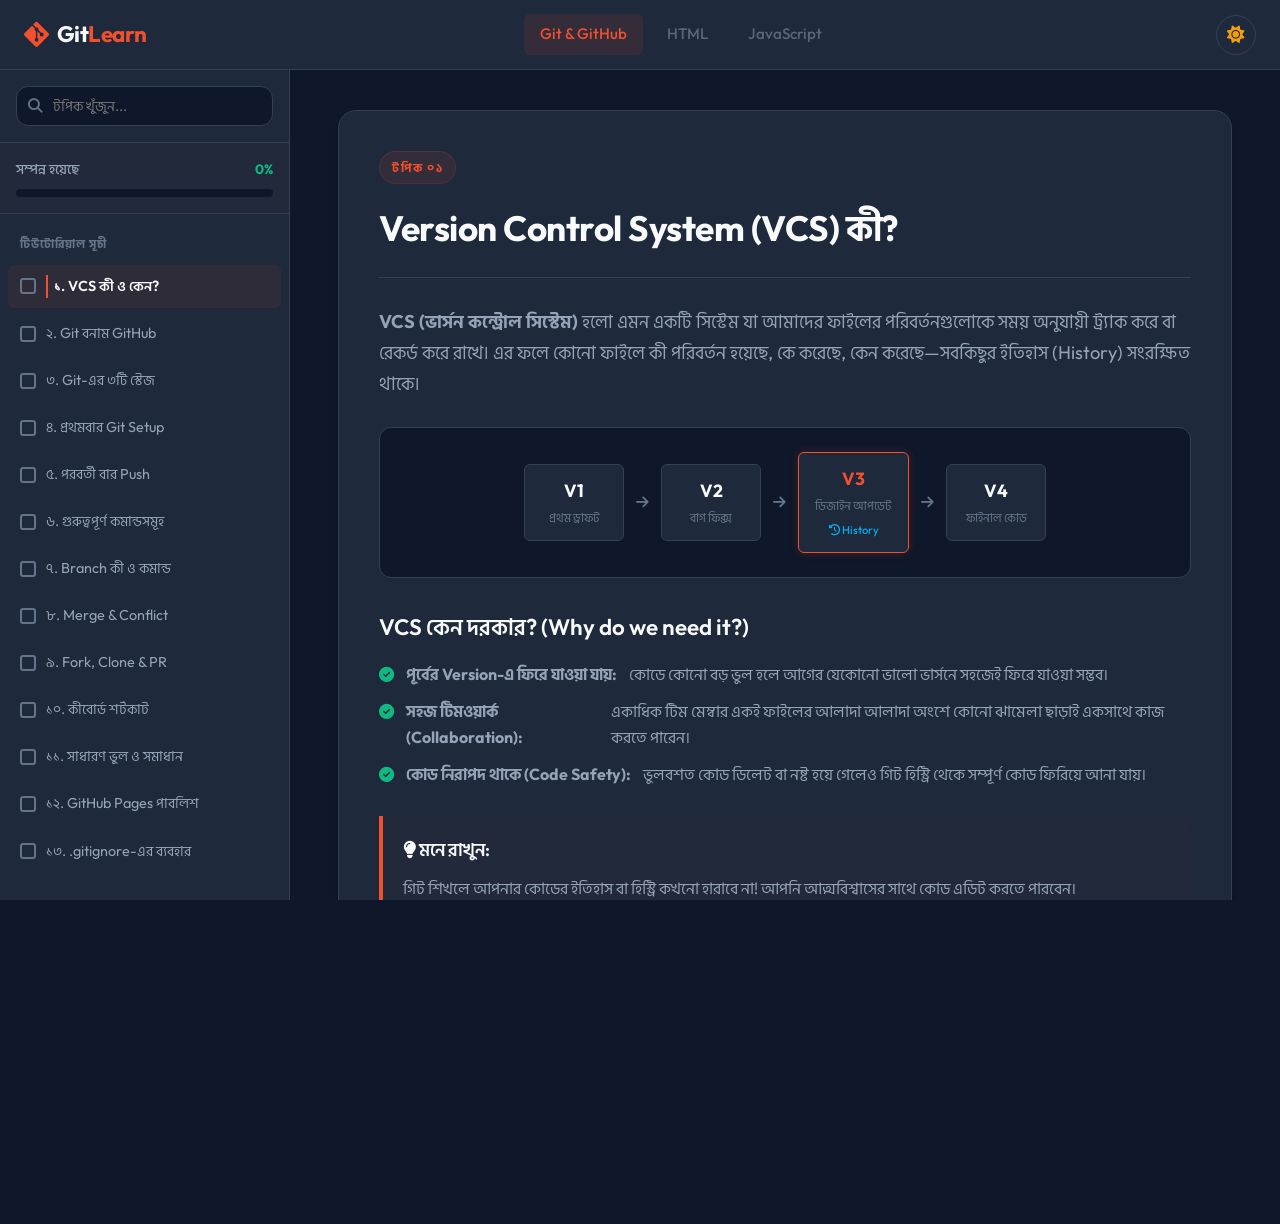
==== index.html @ 99654f53 "ck books v1" ====
<!DOCTYPE html>
<html lang="bn">
<head>
    <meta charset="UTF-8">
    <meta name="viewport" content="width=device-width, initial-scale=1.0">
    <title>Git & GitHub - শিখুন সহজে | GitLearn</title>
    <!-- Google Fonts -->
    <link rel="preconnect" href="https://fonts.googleapis.com">
    <link rel="preconnect" href="https://fonts.gstatic.com" crossorigin>
    <link href="https://fonts.googleapis.com/css2?family=Fira+Code:wght@400;500&family=Hind+Siliguri:wght@400;500;600;700&family=Outfit:wght@300;400;500;600;700&display=swap" rel="stylesheet">
    <!-- FontAwesome icons -->
    <link rel="stylesheet" href="https://cdnjs.cloudflare.com/ajax/libs/font-awesome/6.4.0/css/all.min.css">
    <!-- Custom CSS -->
    <link rel="stylesheet" href="style.css">
</head>
<body class="dark-mode">

    <!-- Header Section -->
    <header class="main-header">
        <div class="header-left">
            <button class="menu-toggle" id="menuToggleBtn" aria-label="Toggle Sidebar">
                <i class="fa-solid fa-bars"></i>
            </button>
            <div class="logo">
                <i class="fa-brands fa-git-alt logo-icon"></i>
                <span class="logo-text">Git<span>Learn</span></span>
            </div>
        </div>

        <nav class="header-nav">
            <a href="#vcs" class="nav-link active">Git & GitHub</a>
            <a href="#" class="nav-link disabled" onclick="alert('HTML & CSS modules are coming soon!')">HTML</a>
            <a href="#" class="nav-link disabled" onclick="alert('JavaScript modules are coming soon!')">JavaScript</a>
        </nav>

        <div class="header-right">
            <div class="theme-switch-wrapper">
                <button id="themeToggleBtn" class="theme-toggle-btn" title="Toggle Light/Dark Mode">
                    <i class="fa-solid fa-sun"></i>
                </button>
            </div>
        </div>
    </header>

    <!-- Main Workspace Layout -->
    <div class="app-container">

        <!-- Sidebar Navigation -->
        <aside class="sidebar" id="sidebar">
            <div class="sidebar-search">
                <div class="search-box">
                    <i class="fa-solid fa-magnifying-glass search-icon"></i>
                    <input type="text" id="topicSearch" placeholder="টপিক খুঁজুন...">
                </div>
            </div>

            <div class="progress-section">
                <div class="progress-info">
                    <span class="progress-label">সম্পন্ন হয়েছে</span>
                    <span class="progress-percent" id="progressPercent">0%</span>
                </div>
                <div class="progress-bar-container">
                    <div class="progress-bar" id="progressBar"></div>
                </div>
            </div>

            <nav class="sidebar-links" id="sidebarLinks">
                <div class="sidebar-group-title">টিউটোরিয়াল সূচী</div>
                
                <a href="#vcs" class="sidebar-link active" data-id="vcs">
                    <span class="link-checkbox-wrapper" onclick="toggleProgress(event, 'vcs')">
                        <input type="checkbox" id="chk-vcs" class="topic-chk">
                    </span>
                    <span class="link-text">১. VCS কী ও কেন?</span>
                </a>
                <a href="#git-vs-github" class="sidebar-link" data-id="git-vs-github">
                    <span class="link-checkbox-wrapper" onclick="toggleProgress(event, 'git-vs-github')">
                        <input type="checkbox" id="chk-git-vs-github" class="topic-chk">
                    </span>
                    <span class="link-text">২. Git বনাম GitHub</span>
                </a>
                <a href="#git-stages" class="sidebar-link" data-id="git-stages">
                    <span class="link-checkbox-wrapper" onclick="toggleProgress(event, 'git-stages')">
                        <input type="checkbox" id="chk-git-stages" class="topic-chk">
                    </span>
                    <span class="link-text">৩. Git-এর ৩টি স্টেজ</span>
                </a>
                <a href="#git-setup" class="sidebar-link" data-id="git-setup">
                    <span class="link-checkbox-wrapper" onclick="toggleProgress(event, 'git-setup')">
                        <input type="checkbox" id="chk-git-setup" class="topic-chk">
                    </span>
                    <span class="link-text">৪. প্রথমবার Git Setup</span>
                </a>
                <a href="#subsequent-push" class="sidebar-link" data-id="subsequent-push">
                    <span class="link-checkbox-wrapper" onclick="toggleProgress(event, 'subsequent-push')">
                        <input type="checkbox" id="chk-subsequent-push" class="topic-chk">
                    </span>
                    <span class="link-text">৫. পরবর্তী বার Push</span>
                </a>
                <a href="#important-commands" class="sidebar-link" data-id="important-commands">
                    <span class="link-checkbox-wrapper" onclick="toggleProgress(event, 'important-commands')">
                        <input type="checkbox" id="chk-important-commands" class="topic-chk">
                    </span>
                    <span class="link-text">৬. গুরুত্বপূর্ণ কমান্ডসমূহ</span>
                </a>
                <a href="#branches" class="sidebar-link" data-id="branches">
                    <span class="link-checkbox-wrapper" onclick="toggleProgress(event, 'branches')">
                        <input type="checkbox" id="chk-branches" class="topic-chk">
                    </span>
                    <span class="link-text">৭. Branch কী ও কমান্ড</span>
                </a>
                <a href="#merge-conflict" class="sidebar-link" data-id="merge-conflict">
                    <span class="link-checkbox-wrapper" onclick="toggleProgress(event, 'merge-conflict')">
                        <input type="checkbox" id="chk-merge-conflict" class="topic-chk">
                    </span>
                    <span class="link-text">৮. Merge & Conflict</span>
                </a>
                <a href="#fork-clone-pr" class="sidebar-link" data-id="fork-clone-pr">
                    <span class="link-checkbox-wrapper" onclick="toggleProgress(event, 'fork-clone-pr')">
                        <input type="checkbox" id="chk-fork-clone-pr" class="topic-chk">
                    </span>
                    <span class="link-text">৯. Fork, Clone & PR</span>
                </a>
                <a href="#keyboard-shortcuts" class="sidebar-link" data-id="keyboard-shortcuts">
                    <span class="link-checkbox-wrapper" onclick="toggleProgress(event, 'keyboard-shortcuts')">
                        <input type="checkbox" id="chk-keyboard-shortcuts" class="topic-chk">
                    </span>
                    <span class="link-text">১০. কীবোর্ড শর্টকাট</span>
                </a>
                <a href="#beginner-errors" class="sidebar-link" data-id="beginner-errors">
                    <span class="link-checkbox-wrapper" onclick="toggleProgress(event, 'beginner-errors')">
                        <input type="checkbox" id="chk-beginner-errors" class="topic-chk">
                    </span>
                    <span class="link-text">১১. সাধারণ ভুল ও সমাধান</span>
                </a>
                <a href="#github-pages" class="sidebar-link" data-id="github-pages">
                    <span class="link-checkbox-wrapper" onclick="toggleProgress(event, 'github-pages')">
                        <input type="checkbox" id="chk-github-pages" class="topic-chk">
                    </span>
                    <span class="link-text">১২. GitHub Pages পাবলিশ</span>
                </a>
                <a href="#gitignore" class="sidebar-link" data-id="gitignore">
                    <span class="link-checkbox-wrapper" onclick="toggleProgress(event, 'gitignore')">
                        <input type="checkbox" id="chk-gitignore" class="topic-chk">
                    </span>
                    <span class="link-text">১৩. .gitignore-এর ব্যবহার</span>
                </a>
            </nav>
        </aside>

        <!-- Sidebar Overlay for Mobile -->
        <div class="sidebar-overlay" id="sidebarOverlay"></div>

        <!-- Main Content Area -->
        <main class="content-area">
            
            <!-- SECTION 1: VCS -->
            <section id="sec-vcs" class="content-section active">
                <div class="content-card">
                    <div class="section-badge">টপিক ০১</div>
                    <h1>Version Control System (VCS) কী?</h1>
                    <div class="divider"></div>
                    
                    <p class="intro-text">
                        <strong>VCS (ভার্সন কন্ট্রোল সিস্টেম)</strong> হলো এমন একটি সিস্টেম যা আমাদের ফাইলের পরিবর্তনগুলোকে সময় অনুযায়ী ট্র‍্যাক করে বা রেকর্ড করে রাখে। এর ফলে কোনো ফাইলে কী পরিবর্তন হয়েছে, কে করেছে, কেন করেছে—সবকিছুর ইতিহাস (History) সংরক্ষিত থাকে।
                    </p>

                    <div class="illustration-container">
                        <div class="flow-diagram">
                            <div class="flow-node">
                                <span class="node-label">V1</span>
                                <span class="node-sub">প্রথম ড্রাফট</span>
                            </div>
                            <div class="flow-arrow"><i class="fa-solid fa-arrow-right"></i></div>
                            <div class="flow-node">
                                <span class="node-label">V2</span>
                                <span class="node-sub">বাগ ফিক্স</span>
                            </div>
                            <div class="flow-arrow"><i class="fa-solid fa-arrow-right"></i></div>
                            <div class="flow-node active">
                                <span class="node-label">V3</span>
                                <span class="node-sub">ডিজাইন আপডেট</span>
                                <span class="node-history"><i class="fa-solid fa-clock-rotate-left"></i> History</span>
                            </div>
                            <div class="flow-arrow"><i class="fa-solid fa-arrow-right"></i></div>
                            <div class="flow-node">
                                <span class="node-label">V4</span>
                                <span class="node-sub">ফাইনাল কোড</span>
                            </div>
                        </div>
                    </div>

                    <h3>VCS কেন দরকার? (Why do we need it?)</h3>
                    <ul class="styled-list">
                        <li>
                            <i class="fa-solid fa-circle-check list-icon"></i>
                            <strong>পূর্বের Version-এ ফিরে যাওয়া যায়:</strong> কোডে কোনো বড় ভুল হলে আগের যেকোনো ভালো ভার্সনে সহজেই ফিরে যাওয়া সম্ভব।
                        </li>
                        <li>
                            <i class="fa-solid fa-circle-check list-icon"></i>
                            <strong>সহজ টিমওয়ার্ক (Collaboration):</strong> একাধিক টিম মেম্বার একই ফাইলের আলাদা আলাদা অংশে কোনো ঝামেলা ছাড়াই একসাথে কাজ করতে পারেন।
                        </li>
                        <li>
                            <i class="fa-solid fa-circle-check list-icon"></i>
                            <strong>কোড নিরাপদ থাকে (Code Safety):</strong> ভুলবশত কোড ডিলেট বা নষ্ট হয়ে গেলেও গিট হিস্ট্রি থেকে সম্পূর্ণ কোড ফিরিয়ে আনা যায়।
                        </li>
                    </ul>

                    <div class="note-box tip">
                        <h4><i class="fa-solid fa-lightbulb"></i> মনে রাখুন:</h4>
                        <p>গিট শিখলে আপনার কোডের ইতিহাস বা হিস্ট্রি কখনো হারাবে না! আপনি আত্মবিশ্বাসের সাথে কোড এডিট করতে পারবেন।</p>
                    </div>
                </div>
            </section>

            <!-- SECTION 2: Git vs GitHub -->
            <section id="sec-git-vs-github" class="content-section">
                <div class="content-card">
                    <div class="section-badge">টপিক ০২</div>
                    <h1>Git বনাম GitHub</h1>
                    <div class="divider"></div>

                    <p class="intro-text">
                        অনেকেই গিট (Git) এবং গিটহাব (GitHub) কে একই জিনিস মনে করেন, কিন্তু তাদের মধ্যে স্পষ্ট পার্থক্য রয়েছে। সংক্ষেপে বলতে গেলে:
                    </p>
                    
                    <div class="vs-container">
                        <div class="vs-card git-card">
                            <div class="vs-header">
                                <i class="fa-brands fa-git-alt"></i>
                                <h2>Git (গিট)</h2>
                            </div>
                            <div class="vs-body">
                                <ul>
                                    <li> এটি একটি <strong>সফটওয়্যার (Software)</strong>।</li>
                                    <li> এটি লোকাল কম্পিউটারেই কাজ করে <strong>(Local System)</strong>।</li>
                                    <li> এটি ফাইল ট্র্যাকিং এবং ভার্সন কন্ট্রোল করে।</li>
                                    <li> ইন্টারনেট ছাড়াও সম্পূর্ণ <strong>অফলাইনে</strong> কাজ করা যায়।</li>
                                    <li> কোড আপনার নিজের কম্পিউটারে জমা থাকে।</li>
                                </ul>
                            </div>
                        </div>

                        <div class="vs-divider">VS</div>

                        <div class="vs-card github-card">
                            <div class="vs-header">
                                <i class="fa-brands fa-github"></i>
                                <h2>GitHub (গিটহাব)</h2>
                            </div>
                            <div class="vs-body">
                                <ul>
                                    <li> এটি একটি <strong>ওয়েব সার্ভিস (Web Service)</strong>।</li>
                                    <li> এটি একটি ক্লাউড বা ইন্টারনেট ভিত্তিক হোস্টিং সার্ভিস <strong>(Cloud)</strong>।</li>
                                    <li> এটি গিট রিপোজিটরিগুলো অনলাইনে হোস্ট করতে সাহায্য করে।</li>
                                    <li> এটি ব্যবহার করার জন্য <strong>ইন্টারনেট কানেকশন</strong> প্রয়োজন।</li>
                                    <li> কোড ইন্টারনেটে ক্লাউড স্টোরেজে জমা থাকে।</li>
                                </ul>
                            </div>
                        </div>
                    </div>

                    <div class="note-box info">
                        <h4><i class="fa-solid fa-circle-info"></i> গোল্ডেন রুল:</h4>
                        <p><strong>Git</strong> হলো আপনার লোকাল কাজের টুল, আর <strong>GitHub</strong> হলো আপনার করা কাজ অন্য সবার সাথে শেয়ার ও ব্যাকআপ রাখার ক্লাউড প্ল্যাটফর্ম।</p>
                    </div>
                </div>
            </section>

            <!-- SECTION 3: Git Stages -->
            <section id="sec-git-stages" class="content-section">
                <div class="content-card">
                    <div class="section-badge">টপিক ০৩</div>
                    <h1>Git-এর ৩টি স্টেজ (3 Stages of Git)</h1>
                    <div class="divider"></div>

                    <p class="intro-text">
                        গিটে আমাদের কাজ মূলত তিনটি প্রধান ধাপে বা স্টেজে সম্পন্ন হয়। এই ধাপগুলো বুঝতে পারলে গিটের পুরো প্রসেস বোঝা খুবই সহজ হয়ে যায়।
                    </p>

                    <div class="stages-visual">
                        <div class="stage-box working">
                            <div class="stage-num">১</div>
                            <h4>Working Directory</h4>
                            <p>যেখানে আমরা ফাইল তৈরি বা এডিট করি</p>
                        </div>
                        <div class="stage-arrow">
                            <span>git add</span>
                            <i class="fa-solid fa-arrow-right"></i>
                        </div>
                        <div class="stage-box staging">
                            <div class="stage-num">২</div>
                            <h4>Staging Area</h4>
                            <p>ফাইলগুলোকে কমিট করার জন্য প্রস্তুত করা (Index)</p>
                        </div>
                        <div class="stage-arrow">
                            <span>git commit</span>
                            <i class="fa-solid fa-arrow-right"></i>
                        </div>
                        <div class="stage-box repo">
                            <div class="stage-num">৩</div>
                            <h4>Git Repository</h4>
                            <p>ফাইলগুলো স্থায়ীভাবে কমিট ও সেভ হয়ে যায় (.git)</p>
                        </div>
                    </div>

                    <h3>সংক্ষেপে মনে রাখার টিপস:</h3>
                    <div class="steps-container">
                        <div class="step-item">
                            <div class="step-num-icon">1</div>
                            <div>
                                <strong>git add:</strong> ফাইলগুলোকে Working Directory থেকে Staging Area-তে পাঠায়।
                            </div>
                        </div>
                        <div class="step-item">
                            <div class="step-num-icon">2</div>
                            <div>
                                <strong>git commit:</strong> ফাইলগুলোকে Staging Area থেকে Local Repository-তে চিরস্থায়ীভাবে সেভ (snapshot) করে।
                            </div>
                        </div>
                        <div class="step-item">
                            <div class="step-num-icon">3</div>
                            <div>
                                <strong>git push:</strong> লোকাল রিপোজিটরি থেকে কোডগুলো ক্লাউডে বা GitHub-এ আপলোড করে দেয়।
                            </div>
                        </div>
                    </div>

                    <div class="note-box code-explain">
                        <h4><i class="fa-solid fa-diagram-project"></i> কাজের পুরো প্রবাহ (Workflow):</h4>
                        <p class="flow-string">Working Directory &rarr; Staging Area &rarr; Git Repository (.git) &rarr; GitHub (Remote)</p>
                    </div>
                </div>
            </section>

            <!-- SECTION 4: First Time Git Setup -->
            <section id="sec-git-setup" class="content-section">
                <div class="content-card">
                    <div class="section-badge">টপিক ০৪</div>
                    <h1>প্রথমবার GitHub-এ কোড পুশ (Setup Steps)</h1>
                    <div class="divider"></div>

                    <p class="intro-text">
                        প্রথমবার কোনো প্রজেক্ট তৈরি করে সেটি গিটহাবে আপলোড করার জন্য নিচের ৯টি সহজ ধাপ অনুসরণ করতে হয়।
                    </p>

                    <div class="setup-steps">
                        <div class="setup-step">
                            <span class="badge-num">১</span>
                            <div class="setup-desc">
                                <strong>প্রজেক্ট ফোল্ডার তৈরি করুন:</strong>
                                <p>আপনার কম্পিউটারে একটি নতুন ফোল্ডার তৈরি করুন।</p>
                                <div class="code-wrapper">
                                    <div class="code-header">
                                        <span>Terminal</span>
                                        <button class="copy-btn" onclick="copyCode(this)"><i class="fa-regular fa-copy"></i> Copy</button>
                                    </div>
                                    <pre><code>mkdir my-project</code></pre>
                                </div>
                            </div>
                        </div>

                        <div class="setup-step">
                            <span class="badge-num">২</span>
                            <div class="setup-desc">
                                <strong>VS Code দিয়ে ফোল্ডারটি ওপেন করুন:</strong>
                                <p>তৈরি করা ফোল্ডারটি আপনার কোড এডিটরে ওপেন করুন।</p>
                            </div>
                        </div>

                        <div class="setup-step">
                            <span class="badge-num">৩</span>
                            <div class="setup-desc">
                                <strong>গিট ইনিশিয়েট (Git Init) করুন:</strong>
                                <p>প্রজেক্টে গিট চালু করার জন্য নিচের কমান্ডটি রান করুন। এর ফলে ফোল্ডারে একটি ইনভিজিবল <code>.git</code> ফোল্ডার তৈরি হবে।</p>
                                <div class="code-wrapper">
                                    <div class="code-header">
                                        <span>Terminal</span>
                                        <button class="copy-btn" onclick="copyCode(this)"><i class="fa-regular fa-copy"></i> Copy</button>
                                    </div>
                                    <pre><code>git init</code></pre>
                                </div>
                            </div>
                        </div>

                        <div class="setup-step">
                            <span class="badge-num">৪</span>
                            <div class="setup-desc">
                                <strong>ফাইলসমূহ Staging-এ যুক্ত করুন:</strong>
                                <p>ফোল্ডারের সব ফাইল ট্র্যাকিং তালিকায় যুক্ত করতে <code>.</code> (ডট) ব্যবহার করে কমান্ডটি লিখুন।</p>
                                <div class="code-wrapper">
                                    <div class="code-header">
                                        <span>Terminal</span>
                                        <button class="copy-btn" onclick="copyCode(this)"><i class="fa-regular fa-copy"></i> Copy</button>
                                    </div>
                                    <pre><code>git add .</code></pre>
                                </div>
                            </div>
                        </div>

                        <div class="setup-step">
                            <span class="badge-num">৫</span>
                            <div class="setup-desc">
                                <strong>প্রথম কমিট (Commit) করুন:</strong>
                                <p>সব ফাইল লোকাল রিপোজিটরিতে সেভ করার জন্য একটি অর্থবহ মেসেজ দিয়ে কমিট করুন।</p>
                                <div class="code-wrapper">
                                    <div class="code-header">
                                        <span>Terminal</span>
                                        <button class="copy-btn" onclick="copyCode(this)"><i class="fa-regular fa-copy"></i> Copy</button>
                                    </div>
                                    <pre><code>git commit -m "first commit"</code></pre>
                                </div>
                            </div>
                        </div>

                        <div class="setup-step">
                            <span class="badge-num">৬</span>
                            <div class="setup-desc">
                                <strong>ডিফল্ট ব্রাঞ্চ 'main' নির্ধারণ করুন:</strong>
                                <p>আপনার ডিফল্ট কাজের ব্রাঞ্চের নাম <code>main</code> সেট করুন।</p>
                                <div class="code-wrapper">
                                    <div class="code-header">
                                        <span>Terminal</span>
                                        <button class="copy-btn" onclick="copyCode(this)"><i class="fa-regular fa-copy"></i> Copy</button>
                                    </div>
                                    <pre><code>git branch -M main</code></pre>
                                </div>
                            </div>
                        </div>

                        <div class="setup-step">
                            <span class="badge-num">৭</span>
                            <div class="setup-desc">
                                <strong>GitHub-এ একটি রিপোজিটরি তৈরি করে URL কপি করুন:</strong>
                                <p>গিটহাব অ্যাকাউন্টে গিয়ে একটি নতুন Repository তৈরি করুন এবং তার HTTPS বা SSH লিঙ্কটি কপি করে আনুন।</p>
                            </div>
                        </div>

                        <div class="setup-step">
                            <span class="badge-num">৮</span>
                            <div class="setup-desc">
                                <strong>রিমোট অরিজিন (Remote Origin) সেট করুন:</strong>
                                <p>কপি করা গিটহাব লিঙ্কটি আপনার লোকাল প্রোজেক্টের সাথে যুক্ত করার জন্য নিচের কমান্ডটি দিন।</p>
                                <div class="code-wrapper">
                                    <div class="code-header">
                                        <span>Terminal</span>
                                        <button class="copy-btn" onclick="copyCode(this)"><i class="fa-regular fa-copy"></i> Copy</button>
                                    </div>
                                    <pre><code>git remote add origin https://github.com/username/repo-name.git</code></pre>
                                </div>
                            </div>
                        </div>

                        <div class="setup-step">
                            <span class="badge-num">৯</span>
                            <div class="setup-desc">
                                <strong>কোড পুশ (Push) করুন:</strong>
                                <p>লোকাল প্রজেক্টের সব কোড গিটহাবে পাঠানোর জন্য নিচের কমান্ডটি রান করুন।</p>
                                <div class="code-wrapper">
                                    <div class="code-header">
                                        <span>Terminal</span>
                                        <button class="copy-btn" onclick="copyCode(this)"><i class="fa-regular fa-copy"></i> Copy</button>
                                    </div>
                                    <pre><code>git push -u origin main</code></pre>
                                </div>
                            </div>
                        </div>
                    </div>
                </div>
            </section>

            <!-- SECTION 5: Subsequent Push -->
            <section id="sec-subsequent-push" class="content-section">
                <div class="content-card">
                    <div class="section-badge">টপিক ০৫</div>
                    <h1>পরবর্তী সময়ে পরিবর্তন পুশ করার নিয়ম</h1>
                    <div class="divider"></div>

                    <p class="intro-text">
                        একবার প্রজেক্টের সাথে GitHub কানেক্ট হয়ে গেলে, পরবর্তীতে ফাইলে নতুন কোনো কোড পরিবর্তন বা সংযোজন করার পর গিটহাবে পুশ করার প্রসেসটি অত্যন্ত সংক্ষিপ্ত। তখন আর বার বার ইনিশিয়ালাইজ বা রিমোট লিঙ্ক যোগ করতে হয় না।
                    </p>

                    <h3>মাত্র ৩টি সহজ কমান্ড:</h3>
                    
                    <div class="shortcut-steps">
                        <div class="card-step">
                            <span class="step-indicator">কমান্ড ১</span>
                            <h4>পরিবর্তনগুলো যুক্ত করুন</h4>
                            <p>সব নতুন বা পরিবর্তিত ফাইল স্টেজিং এরিয়াতে যোগ করার কমান্ড:</p>
                            <div class="code-wrapper">
                                <div class="code-header">
                                        <span>Terminal</span>
                                    <button class="copy-btn" onclick="copyCode(this)"><i class="fa-regular fa-copy"></i> Copy</button>
                                </div>
                                <pre><code>git add .</code></pre>
                            </div>
                        </div>

                        <div class="card-step">
                            <span class="step-indicator">কমান্ড ২</span>
                            <h4>কমিট করুন</h4>
                            <p>পরিবর্তনের একটি ছোট বিবরণ দিয়ে স্ন্যাপশট সেভ করার কমান্ড:</p>
                            <div class="code-wrapper">
                                <div class="code-header">
                                        <span>Terminal</span>
                                    <button class="copy-btn" onclick="copyCode(this)"><i class="fa-regular fa-copy"></i> Copy</button>
                                </div>
                                <pre><code>git commit -m "update message"</code></pre>
                            </div>
                        </div>

                        <div class="card-step">
                            <span class="step-indicator">কমান্ড ৩</span>
                            <h4>সরাসরি পুশ করুন</h4>
                            <p>নতুন কমিটগুলো সরাসরি রিমোট রিপোজিটরিতে পাঠিয়ে দেয়ার কমান্ড:</p>
                            <div class="code-wrapper">
                                <div class="code-header">
                                        <span>Terminal</span>
                                    <button class="copy-btn" onclick="copyCode(this)"><i class="fa-regular fa-copy"></i> Copy</button>
                                </div>
                                <pre><code>git push</code></pre>
                            </div>
                        </div>
                    </div>

                    <div class="note-box success">
                        <h4><i class="fa-solid fa-circle-check"></i> কাজ শেষ!</h4>
                        <p>এই ৩টি কমান্ড রান করার সাথে সাথেই আপনার পরিবর্তিত কোড গিটহাবে নিরাপদে আপডেট হয়ে যাবে।</p>
                    </div>
                </div>
            </section>

            <!-- SECTION 6: Important Commands -->
            <section id="sec-important-commands" class="content-section">
                <div class="content-card">
                    <div class="section-badge">টপিক ০৬</div>
                    <h1>গুরুত্বপূর্ণ কমান্ডসমূহ (Git Commands Cheat Sheet)</h1>
                    <div class="divider"></div>

                    <p class="intro-text">
                        নিচে দৈনন্দিন কাজে সবচেয়ে বেশি ব্যবহৃত গিট কমান্ডগুলোর একটি তালিকা দেওয়া হলো। এই কমান্ডগুলো ভালোভাবে অনুশীলন করলে কাজ অনেক সহজ হয়ে যাবে।
                    </p>

                    <div class="table-responsive">
                        <table class="cheat-table">
                            <thead>
                                <tr>
                                    <th>কমান্ড (Command)</th>
                                    <th>ব্যবহার (Usage)</th>
                                    <th>উদাহরণ (Example)</th>
                                </tr>
                            </thead>
                            <tbody>
                                <tr>
                                    <td><code class="cmd-code">git init</code></td>
                                    <td>নতুন লোকাল রিপোজিটরি শুরু করতে</td>
                                    <td><code class="ex-code">git init</code></td>
                                </tr>
                                <tr>
                                    <td><code class="cmd-code">git status</code></td>
                                    <td>ফাইলের বর্তমান অবস্থা (Tracked/Untracked) দেখতে</td>
                                    <td><code class="ex-code">git status</code></td>
                                </tr>
                                <tr>
                                    <td><code class="cmd-code">git add .</code></td>
                                    <td>সব পরিবর্তন Staging Area-তে যোগ করতে</td>
                                    <td><code class="ex-code">git add .</code></td>
                                </tr>
                                <tr>
                                    <td><code class="cmd-code">git add &lt;file&gt;</code></td>
                                    <td>নির্দিষ্ট কোনো ফাইল Staging-এ যোগ করতে</td>
                                    <td><code class="ex-code">git add index.html</code></td>
                                </tr>
                                <tr>
                                    <td><code class="cmd-code">git commit -m "msg"</code></td>
                                    <td>স্টেজড ফাইলগুলো রিপোজিটরিতে চিরতরে সেভ করতে</td>
                                    <td><code class="ex-code">git commit -m "feat: navbar"</code></td>
                                </tr>
                                <tr>
                                    <td><code class="cmd-code">git log</code></td>
                                    <td>কমিটের ইতিহাস বা পূর্বের কাজের লিস্ট দেখতে</td>
                                    <td><code class="ex-code">git log</code></td>
                                </tr>
                                <tr>
                                    <td><code class="cmd-code">git diff</code></td>
                                    <td>ফাইলে কী কী পরিবর্তন করা হয়েছে তা তুলনা করতে</td>
                                    <td><code class="ex-code">git diff</code></td>
                                </tr>
                                <tr>
                                    <td><code class="cmd-code">git branch</code></td>
                                    <td>প্রজেক্টের সকল ব্রাঞ্চের নাম দেখতে</td>
                                    <td><code class="ex-code">git branch</code></td>
                                </tr>
                                <tr>
                                    <td><code class="cmd-code">git branch &lt;name&gt;</code></td>
                                    <td>নতুন কোনো ব্রাঞ্চ তৈরি করতে</td>
                                    <td><code class="ex-code">git branch feature-login</code></td>
                                </tr>
                                <tr>
                                    <td><code class="cmd-code">git switch &lt;branch&gt;</code></td>
                                    <td>একটি ব্রাঞ্চ থেকে অন্য ব্রাঞ্চে পরিবর্তন করতে</td>
                                    <td><code class="ex-code">git switch feature-login</code></td>
                                </tr>
                                <tr>
                                    <td><code class="cmd-code">git merge &lt;branch&gt;</code></td>
                                    <td>অন্য কোনো ব্রাঞ্চকে বর্তমান ব্রাঞ্চের সাথে যুক্ত করতে</td>
                                    <td><code class="ex-code">git merge feature-login</code></td>
                                </tr>
                                <tr>
                                    <td><code class="cmd-code">git remote -v</code></td>
                                    <td>যুক্ত রিমোট রিপোজিটরির লিস্ট দেখতে</td>
                                    <td><code class="ex-code">git remote -v</code></td>
                                </tr>
                                <tr>
                                    <td><code class="cmd-code">git push -u origin main</code></td>
                                    <td>প্রথমবার রিমোটে কোড আপলোড এবং ট্র্যাকিং সেট করতে</td>
                                    <td><code class="ex-code">git push -u origin main</code></td>
                                </tr>
                                <tr>
                                    <td><code class="cmd-code">git pull</code></td>
                                    <td>গিটহাব থেকে লেটেস্ট কোড লোকাল প্রজেক্টে টেনে আনতে</td>
                                    <td><code class="ex-code">git pull</code></td>
                                </tr>
                                <tr>
                                    <td><code class="cmd-code">git clone &lt;url&gt;</code></td>
                                    <td>অনলাইনের কোনো প্রজেক্ট নিজের কম্পিউটারে ডাউনলোড করতে</td>
                                    <td><code class="ex-code">git clone https://github.com/...</code></td>
                                </tr>
                            </tbody>
                        </table>
                    </div>

                    <div class="note-box tip">
                        <h4><i class="fa-solid fa-lightbulb"></i> কাজের টিপস:</h4>
                        <p>প্রতিবার কাজ করার শুরুতে এবং মাঝে মাঝে <code>git status</code> দিয়ে দেখে নিন ফাইলের বর্তমান অবস্থা কী। এতে ভুল এড়ানো সহজ হয়!</p>
                    </div>
                </div>
            </section>

            <!-- SECTION 7: Branches -->
            <section id="sec-branches" class="content-section">
                <div class="content-card">
                    <div class="section-badge">টপিক ০৭</div>
                    <h1>Branch (ব্রাঞ্চ) কী ও প্রয়োজনীয় কমান্ডসমূহ</h1>
                    <div class="divider"></div>

                    <p class="intro-text">
                        <strong>Branch (ব্রাঞ্চ)</strong> মানে হলো আলাদা একটি কাজের লাইন! প্রজেক্টের মূল কোড (main বা master branch) নষ্ট না করে স্বাধীনভাবে কোনো নতুন ফিচার বা আইডিয়া নিয়ে কাজ করার সুবিধাকে ব্রাঞ্চিং বলা হয়।
                    </p>

                    <div class="illustration-container">
                        <div class="branch-diagram">
                            <div class="branch-line main-line">
                                <span class="branch-title">main branch</span>
                                <div class="branch-dots">
                                    <span class="dot" title="Commit 1"></span>
                                    <span class="dot" title="Commit 2"></span>
                                    <span class="dot" title="Commit 3"></span>
                                </div>
                            </div>
                            
                            <div class="branch-line feature-line">
                                <span class="branch-title">feature-1 branch</span>
                                <div class="branch-dots">
                                    <span class="dot" title="Feature Commit 1"></span>
                                    <span class="dot" title="Feature Commit 2"></span>
                                </div>
                            </div>
                        </div>
                    </div>

                    <h3>ব্রাঞ্চিং-এর দরকার কেন?</h3>
                    <ul class="styled-list">
                        <li>আপনি যখন নতুন কোনো ফিচার তৈরি করছেন, তখন প্রজেক্টের মেইন কোড সচল থাকে।</li>
                        <li>একই প্রজেক্টে একাধিক ডেভেলপার আলাদা আলাদা ব্রাঞ্চ তৈরি করে একে অপরের কাজে ইন্টারফেয়ার না করে কাজ করতে পারেন।</li>
                    </ul>

                    <h3>গুরুত্বপূর্ণ কমান্ডসমূহ:</h3>
                    
                    <div class="code-desc-pair">
                        <p><strong>১. নতুন ব্রাঞ্চ তৈরি করা:</strong></p>
                        <div class="code-wrapper">
                            <div class="code-header">
                                        <span>Terminal</span>
                                <button class="copy-btn" onclick="copyCode(this)"><i class="fa-regular fa-copy"></i> Copy</button>
                            </div>
                            <pre><code>git branch &lt;branch-name&gt;</code></pre>
                        </div>
                    </div>

                    <div class="code-desc-pair">
                        <p><strong>২. ব্রাঞ্চে মুভ বা পরিবর্তন করা:</strong></p>
                        <div class="code-wrapper">
                            <div class="code-header">
                                        <span>Terminal</span>
                                <button class="copy-btn" onclick="copyCode(this)"><i class="fa-regular fa-copy"></i> Copy</button>
                            </div>
                            <pre><code>git switch &lt;branch-name&gt;  # অথবা git checkout &lt;branch-name&gt;</code></pre>
                        </div>
                    </div>

                    <div class="code-desc-pair">
                        <p><strong>৩. সকল ব্রাঞ্চের তালিকা দেখা:</strong></p>
                        <div class="code-wrapper">
                            <div class="code-header">
                                        <span>Terminal</span>
                                <button class="copy-btn" onclick="copyCode(this)"><i class="fa-regular fa-copy"></i> Copy</button>
                            </div>
                            <pre><code>git branch</code></pre>
                        </div>
                    </div>

                    <div class="code-desc-pair">
                        <p><strong>৪. অন্য ব্রাঞ্চকে নিজের ব্রাঞ্চের সাথে মার্জ বা যুক্ত করা:</strong></p>
                        <div class="code-wrapper">
                            <div class="code-header">
                                        <span>Terminal</span>
                                <button class="copy-btn" onclick="copyCode(this)"><i class="fa-regular fa-copy"></i> Copy</button>
                            </div>
                            <pre><code>git merge &lt;branch-name&gt;</code></pre>
                        </div>
                    </div>
                </div>
            </section>

            <!-- SECTION 8: Merge & Conflict -->
            <section id="sec-merge-conflict" class="content-section">
                <div class="content-card">
                    <div class="section-badge">টপিক ০৮</div>
                    <h1>Merge & Conflict (মার্জ ও কনফ্লিক্ট)</h1>
                    <div class="divider"></div>

                    <p class="intro-text">
                        কোড মার্জিং চমৎকার হলেও মাঝে মাঝে গিটের কাজে কনফ্লিক্ট দেখা দেয়। এটি ডেভেলপমেন্টের একটি অত্যন্ত স্বাভাবিক অংশ।
                    </p>

                    <h3>কনফ্লিক্ট কখন হয়?</h3>
                    <p>
                        যখন দুইজন প্রোগ্রামার একই ফাইলের <strong>একই লাইনে</strong> আলাদা আলাদা কোড পরিবর্তন করেন, অথবা একজন একটি ফাইল ডিলেট করে দেন আর অন্যজন ওই ফাইলটি এডিট করেন, তখন গিট নিজে থেকে সিদ্ধান্ত নিতে পারে না যে কার কোডটি রাখা হবে। গিট তখন মার্জিং থামিয়ে দেয় এবং একটি <strong>Conflict</strong> তৈরি করে।
                    </p>

                    <div class="conflict-visual">
                        <div class="conflict-marker header-marker">&lt;&lt;&lt;&lt;&lt;&lt;&lt; HEAD (Current Change)</div>
                        <div class="conflict-content current">const apiURL = "https://api.mylocalhost.dev";</div>
                        <div class="conflict-marker divider-marker">=======</div>
                        <div class="conflict-content incoming">const apiURL = "https://api.productionserver.com";</div>
                        <div class="conflict-marker footer-marker">&gt;&gt;&gt;&gt;&gt;&gt;&gt; feature-api (Incoming Change)</div>
                    </div>

                    <h3>কনফ্লিক্ট সমাধানের উপায়:</h3>
                    <ol class="styled-list-ol">
                        <li>VS Code বা এডিটরে ফাইলটি ওপেন করলে উপরের ছবির মতো অপশন দেখতে পাবেন।</li>
                        <li>সেখানে ৩টি অপশন থাকে:
                            <ul>
                                <li><strong>Accept Current Change:</strong> নিজের ব্রাঞ্চের কোডটি রাখতে।</li>
                                <li><strong>Accept Incoming Change:</strong> অন্য ব্রাঞ্চ থেকে আসা নতুন কোডটি রাখতে।</li>
                                <li><strong>Accept Both Changes:</strong> দুটি কোডই একসাথে রাখতে।</li>
                            </ul>
                        </li>
                        <li>পছন্দমতো অপশন ক্লিক করে ফাইলটি সেভ করুন।</li>
                        <li>তারপর আবার স্বাভাবিকভাবে ফাইলটি স্টেজিং ও কমিট করুন:
                            <div class="code-wrapper">
                                <div class="code-header">
                                        <span>Terminal</span>
                                    <button class="copy-btn" onclick="copyCode(this)"><i class="fa-regular fa-copy"></i> Copy</button>
                                </div>
                                <pre><code>git add .
git commit -m "Resolved merge conflict"</code></pre>
                            </div>
                        </li>
                    </ol>
                </div>
            </section>

            <!-- SECTION 9: Fork, Clone, PR -->
            <section id="sec-fork-clone-pr" class="content-section">
                <div class="content-card">
                    <div class="section-badge">টপিক ০৯</div>
                    <h1>Fork, Clone এবং Pull Request</h1>
                    <div class="divider"></div>

                    <p class="intro-text">
                        ওপেন সোর্স প্রজেক্টে বা কোনো টিমের সাথে কাজ করার ক্ষেত্রে এই তিনটি শব্দ বা ধারণা বহুল ব্যবহূত হয়।
                    </p>

                    <div class="collaboration-grid">
                        <div class="collab-item">
                            <div class="collab-icon"><i class="fa-solid fa-code-fork"></i></div>
                            <h3>Fork (ফোর্ক)</h3>
                            <p>অন্য কোনো ডেভেলপারের গিটহাব রিপোজিটরি সম্পূর্ণ কপি করে আপনার নিজের গিটহাব অ্যাকাউন্টে একটি কপি তৈরি করা। এটি সম্পূর্ণ অনলাইন প্রসেস।</p>
                        </div>
                        <div class="collab-item">
                            <div class="collab-icon"><i class="fa-solid fa-download"></i></div>
                            <h3>Clone (ক্লোন)</h3>
                            <p>গিটহাবের কোনো অনলাইন রিপোজিটরিকে আপনার কম্পিউটারে (লোকালে) ডাউনলোড বা নিয়ে আসা। এর ফলে লোকাল কম্পিউটারে কাজ করা যায়।</p>
                            <div class="code-wrapper mini-code">
                                <pre><code>git clone &lt;repo-url&gt;</code></pre>
                            </div>
                        </div>
                        <div class="collab-item">
                            <div class="collab-icon"><i class="fa-solid fa-code-pull-request"></i></div>
                            <h3>Pull Request (PR)</h3>
                            <p>ফোর্ক বা ক্লোন করা প্রজেক্টে আপনি কোনো কাজ শেষ করার পর, মূল রিপোজিটরির ওনার বা মেইন্টেইনারের কাছে আপনার করা কোডগুলো উনার মূল প্রজেক্টে যুক্ত (Merge) করার জন্য রিকোয়েস্ট পাঠানো।</p>
                        </div>
                    </div>

                    <div class="illustration-container">
                        <div class="collab-flow">
                            <div class="flow-box">Original Repo (GitHub)</div>
                            <div class="flow-arrow-dir"><i class="fa-solid fa-arrow-right"></i> <span>Fork</span></div>
                            <div class="flow-box">Your Repo (GitHub)</div>
                            <div class="flow-arrow-dir"><i class="fa-solid fa-arrow-right"></i> <span>Clone</span></div>
                            <div class="flow-box">Your Computer</div>
                        </div>
                        <div class="collab-flow-back">
                            <div class="flow-box-light">Your Computer (Push)</div>
                            <div class="flow-arrow-dir-back"><i class="fa-solid fa-arrow-right"></i> <span>Pull Request (PR)</span></div>
                            <div class="flow-box-light">Original Repo (GitHub)</div>
                        </div>
                    </div>
                </div>
            </section>

            <!-- SECTION 10: Keyboard Shortcuts -->
            <section id="sec-keyboard-shortcuts" class="content-section">
                <div class="content-card">
                    <div class="section-badge">টপিক ১০</div>
                    <h1>কীবোর্ড শর্টকাট (VS Code Terminal + Git)</h1>
                    <div class="divider"></div>

                    <p class="intro-text">
                        মাউস ছাড়াই কিবোর্ড দিয়ে দ্রুত কমান্ড রান করতে এবং টার্মিনাল ম্যানেজ করতে এই শর্টকাটগুলো সাহায্য করবে।
                    </p>

                    <div class="table-responsive">
                        <table class="shortcut-table">
                            <thead>
                                <tr>
                                    <th>কাজ (Action)</th>
                                    <th>শর্টকাট - Windows / Linux</th>
                                    <th>শর্টকাট - macOS</th>
                                </tr>
                            </thead>
                            <tbody>
                                <tr>
                                    <td><strong>টার্মিনাল ওপেন/হাইড করতে</strong></td>
                                    <td><kbd>Ctrl</kbd> + <kbd>`</kbd></td>
                                    <td><kbd>Ctrl</kbd> + <kbd>`</kbd></td>
                                </tr>
                                <tr>
                                    <td><strong>নতুন টার্মিনাল উইন্ডো খুলতে</strong></td>
                                    <td><kbd>Ctrl</kbd> + <kbd>Shift</kbd> + <kbd>`</kbd></td>
                                    <td><kbd>Cmd</kbd> + <kbd>Shift</kbd> + <kbd>`</kbd></td>
                                </tr>
                                <tr>
                                    <td><strong>টার্মিনাল স্ক্রিন ক্লিয়ার করতে</strong></td>
                                    <td>টাইপ করুন: <code class="short-code">cls</code> অথবা <kbd>Ctrl</kbd> + <kbd>L</kbd></td>
                                    <td>টাইপ করুন: <code class="short-code">clear</code> অথবা <kbd>Cmd</kbd> + <kbd>K</kbd></td>
                                </tr>
                                <tr>
                                    <td><strong>পূর্বের কমান্ড পুনরায় টাইপ করতে</strong></td>
                                    <td><kbd>&uarr;</kbd> (Up Arrow)</td>
                                    <td><kbd>&uarr;</kbd> (Up Arrow)</td>
                                </tr>
                                <tr>
                                    <td><strong>কমান্ডের সাজেস্ট করা অটো-কমপ্লিট করতে</strong></td>
                                    <td><kbd>Tab</kbd></td>
                                    <td><kbd>Tab</kbd></td>
                                </tr>
                                <tr>
                                    <td><strong>চলতি কোনো কমান্ড বা প্রসেস বাতিল করতে</strong></td>
                                    <td><kbd>Ctrl</kbd> + <kbd>C</kbd></td>
                                    <td><kbd>Ctrl</kbd> + <kbd>C</kbd></td>
                                </tr>
                            </tbody>
                        </table>
                    </div>
                </div>
            </section>

            <!-- SECTION 11: Beginner Errors -->
            <section id="sec-beginner-errors" class="content-section">
                <div class="content-card">
                    <div class="section-badge">টপিক ১১</div>
                    <h1>সাধারণ কিছু ভুল ও সমাধান (Common Errors)</h1>
                    <div class="divider"></div>

                    <p class="intro-text">
                        গিট ব্যবহার শুরু করার পর নতুনদের সাধারণ কিছু ভুল বা এরর দেখা দেয়। নিচে প্রধান কয়েকটি সমস্যা ও তাদের সহজ সমাধান দেওয়া হলো:
                    </p>

                    <div class="error-accordion">
                        <div class="error-item">
                            <div class="error-header">
                                <span class="error-msg"><i class="fa-solid fa-triangle-exclamation"></i> fatal: not a git repository</span>
                                <i class="fa-solid fa-chevron-down fold-icon"></i>
                            </div>
                            <div class="error-body">
                                <p><strong>কারণ:</strong> ফোল্ডারটি গিট দ্বারা ট্র্যাকিং করা হচ্ছে না অথবা আপনি ভুল ফোল্ডারে আছেন।</p>
                                <p><strong>সমাধান:</strong> কমান্ডটি রান করুন গিট ইনিশিয়ালাইজ করতে:</p>
                                <pre><code>git init</code></pre>
                            </div>
                        </div>

                        <div class="error-item">
                            <div class="error-header">
                                <span class="error-msg"><i class="fa-solid fa-triangle-exclamation"></i> fatal: failed to push some refs</span>
                                <i class="fa-solid fa-chevron-down fold-icon"></i>
                            </div>
                            <div class="error-body">
                                <p><strong>কারণ:</strong> রিমোট সার্ভারে (GitHub) নতুন কোনো আপডেট আছে যা আপনার লোকাল কম্পিউটারে নেই।</p>
                                <p><strong>সমাধান:</strong> আগে রিমোটের পরিবর্তনগুলো টেনে আনুন (Pull), তারপর পুশ করুন:</p>
                                <pre><code>git pull
# তারপর
git push</code></pre>
                            </div>
                        </div>

                        <div class="error-item">
                            <div class="error-header">
                                <span class="error-msg"><i class="fa-solid fa-triangle-exclamation"></i> fatal: remote origin already exists</span>
                                <i class="fa-solid fa-chevron-down fold-icon"></i>
                            </div>
                            <div class="error-body">
                                <p><strong>কারণ:</strong> আপনার লোকাল প্রজেক্টে ইতিমধ্যে অন্য একটি রিমোট অরিজিনাল লিঙ্ক যুক্ত করা আছে।</p>
                                <p><strong>সমাধান:</strong> রিমোট অরিজিন এর URL টি আপডেট করার জন্য নিচের কমান্ডটি দিন:</p>
                                <pre><code>git remote set-url origin &lt;new-github-url&gt;</code></pre>
                            </div>
                        </div>

                        <div class="error-item">
                            <div class="error-header">
                                <span class="error-msg"><i class="fa-solid fa-triangle-exclamation"></i> Permission denied (publickey)</span>
                                <i class="fa-solid fa-chevron-down fold-icon"></i>
                            </div>
                            <div class="error-body">
                                <p><strong>কারণ:</strong> গিটহাবের সাথে আপনার কম্পিউটার বা টার্মিনালের অথেন্টিকেশন সঠিক নয়।</p>
                                <p><strong>সমাধান:</strong> আপনার গিটহাব একাউন্টে পুনরায় লগইন করুন অথবা SSH Key সেটআপ করুন।</p>
                            </div>
                        </div>
                    </div>

                    <div class="note-box info">
                        <h4><i class="fa-solid fa-info-circle"></i> টিপস:</h4>
                        <p>টার্মিনালের এরর মেসেজটি ভালো করে পড়ুন। বেশিরভাগ গিট এররের নিচে সমাধান কী হতে পারে তার একটি গাইডলাইন দেওয়াই থাকে!</p>
                    </div>
                </div>
            </section>

            <!-- SECTION 12: GitHub Pages -->
            <section id="sec-github-pages" class="content-section">
                <div class="content-card">
                    <div class="section-badge">টপিক ১২</div>
                    <h1>GitHub Pages-এ প্রজেক্ট লাইভ পাবলিশ করা</h1>
                    <div class="divider"></div>

                    <p class="intro-text">
                        GitHub-এর একটি চমৎকার সুবিধা হলো <strong>GitHub Pages</strong>। এর মাধ্যমে আপনি যেকোনো স্ট্যাটিক (HTML, CSS & JS) প্রজেক্ট একদম ফ্রিতে ইন্টারনেটে লাইভ হোস্ট করতে পারেন।
                    </p>

                    <h3>ধাপসমূহ:</h3>
                    <ul class="styled-list-ol">
                        <li>
                            <strong>প্রধান শর্ত:</strong> আপনার প্রজেক্টের রুট ডিরেক্টরিতে একটি <code>index.html</code> ফাইল থাকতে হবে।
                        </li>
                        <li>
                            আপনার কোডগুলো গিটের মাধ্যমে গিটহাবে পুশ করে দিন।
                        </li>
                        <li>
                            গিটহাবে আপনার প্রজেক্টের রিপোজিটরিতে প্রবেশ করুন এবং ডানদিকের <strong>Settings</strong> অপশনে ক্লিক করুন।
                        </li>
                        <li>
                            বামদিকের মেনুবার থেকে <strong>Pages</strong> ট্যাবে ক্লিক করুন।
                        </li>
                        <li>
                            <strong>Build and deployment</strong> সেকশনে:
                            <ul>
                                <li>Source: <em>Deploy from a branch</em> সিলেক্ট করুন।</li>
                                <li>Branch: <em>main</em> এবং ফোল্ডার <em>/(root)</em> সিলেক্ট করুন।</li>
                            </ul>
                        </li>
                        <li>
                            সবশেষে <strong>Save</strong> বাটনে ক্লিক করুন।
                        </li>
                        <li>
                            ১-২ মিনিট পর রিফ্রেশ করলে পেজের উপরে আপনার প্রজেক্টের লাইভ লিঙ্কটি দেখতে পাবেন (যেমন: <code>https://username.github.io/reponame</code>)।
                        </li>
                    </ul>

                    <div class="note-box success">
                        <h4><i class="fa-solid fa-globe"></i> অভিনন্দন!</h4>
                        <p>এখন আপনার তৈরি করা ওয়েবসাইটটি পৃথিবীর যেকোনো প্রান্ত থেকে ইন্টারনেটের মাধ্যমে দেখা যাবে।</p>
                    </div>
                </div>
            </section>

            <!-- SECTION 13: .gitignore -->
            <section id="sec-gitignore" class="content-section">
                <div class="content-card">
                    <div class="section-badge">টপিক ১৩</div>
                    <h1>.gitignore কী এবং এর ব্যবহার</h1>
                    <div class="divider"></div>

                    <p class="intro-text">
                        প্রজেক্টের কাজের সময় এমন অনেক ফাইল তৈরি হয় যা আমরা গিটহাবে আপলোড করতে চাই না। যেমন: সিক্রেট পাসওয়ার্ড ফাইল (<code>.env</code>), থার্ড পার্টি মডিউল (<code>node_modules/</code>) অথবা লোকাল ক্যাশ ফাইল। এই ফাইলগুলোকে এড়াতে গিট প্রজেক্টে <code>.gitignore</code> ব্যবহার করা হয়।
                    </p>

                    <h3>কীভাবে ব্যবহার করবেন?</h3>
                    <p>
                        প্রজেক্টের রুট ফোল্ডারে <code>.gitignore</code> নামে একটি ফাইল তৈরি করুন (ফাইলের নামের আগে ডট দিতে ভুলবেন না)। তারপর যে যে ফাইল বা ফোল্ডার বাদ দিতে চান, সেগুলোর নাম ফাইলের ভেতর প্রতি লাইনে একটি করে লিখে সেভ করুন।
                    </p>

                    <h3>একটি আদর্শ .gitignore ফাইলের উদাহরণ:</h3>
                    <div class="code-wrapper">
                        <div class="code-header">
                            <span>.gitignore</span>
                            <button class="copy-btn" onclick="copyCode(this)"><i class="fa-regular fa-copy"></i> Copy</button>
                        </div>
                        <pre><code># dependencies (লাইব্রেরি)
node_modules/

# local env variables (গোপন চাবি ও পাসওয়ার্ড)
.env
.env.local

# production build (তৈরি হওয়া কোড)
dist/
build/

# system files (কম্পিউটারের ফাইল)
.DS_Store
Thumbs.db

# log files (লগ ফাইল)
*.log</code></pre>
                    </div>

                    <div class="note-box warning">
                        <h4><i class="fa-solid fa-triangle-exclamation"></i> গুরুত্বপূর্ণ সতর্কতা:</h4>
                        <p>কখনো আপনার API Key, Database Password বা <code>.env</code> ফাইল গিটহাবে পুশ করবেন না। এটি আপনার প্রজেক্টের সিকিউরিটির জন্য অত্যন্ত ঝুঁকিপূর্ণ।</p>
                    </div>
                </div>
            </section>

            <!-- Navigation buttons at the bottom -->
            <div class="navigation-controls">
                <button id="prevBtn" class="nav-control-btn"><i class="fa-solid fa-chevron-left"></i> পূর্ববর্তী পেজ</button>
                <div id="readProgressBtnContainer">
                    <button id="markReadBtn" class="nav-control-btn mark-read-btn"><i class="fa-regular fa-square-check"></i> পড়া শেষ হয়েছে</button>
                </div>
                <button id="nextBtn" class="nav-control-btn">পরবর্তী পেজ <i class="fa-solid fa-chevron-right"></i></button>
            </div>

        </main>
    </div>

    <!-- Footer Section -->
    <footer class="main-footer">
        <p>&copy; 2026 GitLearn. Made with <i class="fa-solid fa-heart" style="color: #ff4757;"></i> for learners. <button class="reset-progress-btn" onclick="resetAllProgress()">অগ্রগতি রিসেট করুন</button></p>
    </footer>

    <!-- Custom JavaScript -->
    <script src="app.js"></script>
</body>
</html>
---- style.css ----
/* ----------------------------------------------------
   GitLearn Main Stylesheet
   Design: Modern Slate Dark & Light Themes
   Target: HTML5, CSS Grid, Flexbox, Custom Transitions
   ---------------------------------------------------- */

/* Reset & Base Rules */
* {
    box-sizing: border-box;
    margin: 0;
    padding: 0;
    transition: background-color 0.3s ease, border-color 0.3s ease;
}

:root {
    /* Color Palette - Dark Theme Defaults */
    --bg-main: #0f172a;
    --bg-surface: #1e293b;
    --bg-code: #0b0f19;
    --border-color: #334155;
    
    --text-primary: #f8fafc;
    --text-secondary: #94a3b8;
    --text-muted: #64748b;
    
    --accent-color: #f1502f; /* Git Brand Orange-Red */
    --accent-hover: #d83e20;
    --primary-blue: #0ea5e9;
    --primary-green: #10b981;
    --primary-yellow: #f59e0b;

    --font-heading: 'Outfit', 'Hind Siliguri', sans-serif;
    --font-body: 'Outfit', 'Hind Siliguri', sans-serif;
    --font-code: 'Fira Code', monospace;
    
    --sidebar-width: 290px;
    --header-height: 70px;
    --shadow-sm: 0 1px 2px 0 rgb(0 0 0 / 0.05);
    --shadow-md: 0 4px 6px -1px rgb(0 0 0 / 0.1), 0 2px 4px -2px rgb(0 0 0 / 0.1);
    --shadow-lg: 0 10px 15px -3px rgb(0 0 0 / 0.1), 0 4px 6px -4px rgb(0 0 0 / 0.1);
    
    --radius-sm: 6px;
    --radius-md: 12px;
    --radius-lg: 18px;
}

/* Light Theme Variables */
body.light-mode {
    --bg-main: #f8fafc;
    --bg-surface: #ffffff;
    --bg-code: #f1f5f9;
    --border-color: #e2e8f0;
    
    --text-primary: #0f172a;
    --text-secondary: #475569;
    --text-muted: #94a3b8;
    
    --accent-color: #e24329;
    --accent-hover: #c6331b;
    --primary-blue: #0284c7;
    --primary-green: #059669;
    --primary-yellow: #d97706;
}

html, body {
    height: 100%;
    font-family: var(--font-body);
    background-color: var(--bg-main);
    color: var(--text-primary);
    line-height: 1.6;
    scroll-behavior: smooth;
    overflow-x: hidden;
}

/* Scrollbar Customization */
::-webkit-scrollbar {
    width: 8px;
    height: 8px;
}
::-webkit-scrollbar-track {
    background: var(--bg-main);
}
::-webkit-scrollbar-thumb {
    background: var(--border-color);
    border-radius: var(--radius-sm);
}
::-webkit-scrollbar-thumb:hover {
    background: var(--text-muted);
}

/* Header Styles */
.main-header {
    position: fixed;
    top: 0;
    left: 0;
    right: 0;
    height: var(--header-height);
    background-color: var(--bg-surface);
    border-bottom: 1px solid var(--border-color);
    display: flex;
    align-items: center;
    justify-content: space-between;
    padding: 0 24px;
    z-index: 100;
    box-shadow: var(--shadow-sm);
}

.header-left {
    display: flex;
    align-items: center;
    gap: 16px;
}

.menu-toggle {
    display: none;
    background: none;
    border: none;
    color: var(--text-primary);
    font-size: 1.25rem;
    cursor: pointer;
    padding: 6px;
    border-radius: var(--radius-sm);
}

.menu-toggle:hover {
    background-color: var(--bg-main);
}

.logo {
    display: flex;
    align-items: center;
    gap: 8px;
    font-weight: 700;
    font-size: 1.4rem;
    font-family: var(--font-heading);
    letter-spacing: -0.5px;
}

.logo-icon {
    color: var(--accent-color);
    font-size: 1.8rem;
    animation: pulseLogo 3s infinite alternate;
}

.logo-text {
    color: var(--text-primary);
}

.logo-text span {
    color: var(--accent-color);
}

.header-nav {
    display: flex;
    gap: 8px;
}

.nav-link {
    text-decoration: none;
    color: var(--text-secondary);
    font-weight: 500;
    padding: 8px 16px;
    border-radius: var(--radius-sm);
    font-size: 0.95rem;
}

.nav-link.active {
    color: var(--accent-color);
    background-color: rgb(241 80 47 / 0.1);
}

.nav-link:hover:not(.active):not(.disabled) {
    color: var(--text-primary);
    background-color: var(--bg-main);
}

.nav-link.disabled {
    opacity: 0.5;
    cursor: not-allowed;
}

.header-right {
    display: flex;
    align-items: center;
    gap: 12px;
}

.theme-toggle-btn {
    background: none;
    border: 1px solid var(--border-color);
    color: var(--primary-yellow);
    font-size: 1.1rem;
    width: 40px;
    height: 40px;
    border-radius: 50%;
    cursor: pointer;
    display: flex;
    align-items: center;
    justify-content: center;
}

.theme-toggle-btn:hover {
    background-color: var(--bg-main);
    transform: scale(1.05);
}

/* Layout container */
.app-container {
    display: flex;
    padding-top: var(--header-height);
    min-height: 100vh;
}

/* Sidebar Styling */
.sidebar {
    width: var(--sidebar-width);
    background-color: var(--bg-surface);
    border-right: 1px solid var(--border-color);
    position: fixed;
    top: var(--header-height);
    bottom: 0;
    left: 0;
    display: flex;
    flex-direction: column;
    z-index: 90;
}

.sidebar-search {
    padding: 16px;
    border-bottom: 1px solid var(--border-color);
}

.search-box {
    position: relative;
    display: flex;
    align-items: center;
}

.search-icon {
    position: absolute;
    left: 12px;
    color: var(--text-muted);
    font-size: 0.9rem;
}

#topicSearch {
    width: 100%;
    padding: 10px 10px 10px 36px;
    background-color: var(--bg-main);
    border: 1px solid var(--border-color);
    border-radius: var(--radius-md);
    color: var(--text-primary);
    font-family: var(--font-body);
    font-size: 0.9rem;
    outline: none;
}

#topicSearch:focus {
    border-color: var(--accent-color);
    box-shadow: 0 0 0 2px rgb(241 80 47 / 0.15);
}

/* Sidebar Progress Tracker */
.progress-section {
    padding: 16px;
    border-bottom: 1px solid var(--border-color);
    background-color: rgb(241 80 47 / 0.02);
}

.progress-info {
    display: flex;
    justify-content: space-between;
    align-items: center;
    margin-bottom: 8px;
    font-size: 0.85rem;
    font-weight: 500;
}

.progress-label {
    color: var(--text-secondary);
}

.progress-percent {
    color: var(--primary-green);
    font-weight: bold;
}

.progress-bar-container {
    height: 8px;
    background-color: var(--bg-main);
    border-radius: 4px;
    overflow: hidden;
}

.progress-bar {
    height: 100%;
    width: 0%;
    background: linear-gradient(90deg, var(--accent-color), var(--primary-green));
    border-radius: 4px;
    transition: width 0.4s cubic-bezier(0.4, 0, 0.2, 1);
}

/* Sidebar Links */
.sidebar-links {
    flex: 1;
    overflow-y: auto;
    padding: 12px 8px;
}

.sidebar-group-title {
    font-size: 0.75rem;
    font-weight: 700;
    text-transform: uppercase;
    color: var(--text-muted);
    letter-spacing: 1px;
    padding: 8px 12px 12px 12px;
}

.sidebar-link {
    display: flex;
    align-items: center;
    text-decoration: none;
    color: var(--text-secondary);
    padding: 10px 12px;
    border-radius: var(--radius-sm);
    font-size: 0.9rem;
    margin-bottom: 4px;
    gap: 10px;
    cursor: pointer;
}

.sidebar-link:hover {
    color: var(--text-primary);
    background-color: var(--bg-main);
}

.sidebar-link.active {
    color: var(--text-primary);
    background-color: rgb(241 80 47 / 0.08);
    font-weight: 600;
}

.sidebar-link.active .link-text {
    border-left: 2px solid var(--accent-color);
    padding-left: 6px;
}

.link-checkbox-wrapper {
    display: flex;
    align-items: center;
    justify-content: center;
    cursor: pointer;
    z-index: 10;
}

.topic-chk {
    appearance: none;
    -webkit-appearance: none;
    width: 16px;
    height: 16px;
    border: 2px solid var(--text-muted);
    border-radius: 3px;
    outline: none;
    cursor: pointer;
    position: relative;
    background-color: transparent;
}

.topic-chk:checked {
    background-color: var(--primary-green);
    border-color: var(--primary-green);
}

.topic-chk:checked::after {
    content: '\f00c';
    font-family: 'Font Awesome 6 Free';
    font-weight: 900;
    font-size: 10px;
    color: #fff;
    position: absolute;
    top: 50%;
    left: 50%;
    transform: translate(-50%, -50%);
}

.sidebar-link.completed-link .link-text {
    text-decoration: line-through;
    opacity: 0.65;
}

/* Sidebar Overlay (Mobile) */
.sidebar-overlay {
    display: none;
    position: fixed;
    top: var(--header-height);
    bottom: 0;
    left: 0;
    right: 0;
    background-color: rgba(0, 0, 0, 0.5);
    z-index: 85;
}

/* Content Area Styling */
.content-area {
    flex: 1;
    margin-left: var(--sidebar-width);
    padding: 40px 48px;
    max-width: 1200px;
    display: flex;
    flex-direction: column;
    gap: 32px;
}

.content-section {
    display: none;
}

.content-section.active {
    display: block;
    animation: fadeIn 0.4s ease;
}

/* Content Card Elements */
.content-card {
    background-color: var(--bg-surface);
    border: 1px solid var(--border-color);
    border-radius: var(--radius-lg);
    padding: 40px;
    box-shadow: var(--shadow-md);
}

.section-badge {
    display: inline-block;
    background-color: rgb(241 80 47 / 0.1);
    color: var(--accent-color);
    font-size: 0.75rem;
    font-weight: 700;
    text-transform: uppercase;
    letter-spacing: 1.5px;
    padding: 6px 12px;
    border-radius: 20px;
    margin-bottom: 16px;
    border: 1px solid rgb(241 80 47 / 0.15);
}

h1 {
    font-family: var(--font-heading);
    font-size: 2.2rem;
    font-weight: 700;
    margin-bottom: 20px;
    letter-spacing: -0.5px;
}

.divider {
    height: 1px;
    background-color: var(--border-color);
    margin-bottom: 28px;
}

.intro-text {
    font-size: 1.15rem;
    color: var(--text-secondary);
    margin-bottom: 28px;
    line-height: 1.7;
}

h3 {
    font-family: var(--font-heading);
    font-size: 1.4rem;
    font-weight: 600;
    margin: 32px 0 16px 0;
    color: var(--text-primary);
}

h4 {
    font-family: var(--font-heading);
    font-size: 1.1rem;
    font-weight: 600;
    margin-bottom: 12px;
}

p {
    font-size: 1rem;
    color: var(--text-secondary);
    margin-bottom: 16px;
}

/* Lists Styling */
.styled-list {
    list-style: none;
    margin-bottom: 24px;
}

.styled-list li {
    display: flex;
    align-items: flex-start;
    gap: 12px;
    margin-bottom: 12px;
    color: var(--text-secondary);
}

.list-icon {
    color: var(--primary-green);
    margin-top: 5px;
    font-size: 0.95rem;
}

.styled-list-ol {
    margin-left: 20px;
    margin-bottom: 24px;
    color: var(--text-secondary);
}

.styled-list-ol li {
    margin-bottom: 12px;
    padding-left: 4px;
}

.styled-list-ol li ul {
    list-style-type: circle;
    margin-left: 20px;
    margin-top: 8px;
}

/* Code block styles */
.code-wrapper {
    background-color: var(--bg-code);
    border: 1px solid var(--border-color);
    border-radius: var(--radius-md);
    margin: 20px 0;
    overflow: hidden;
}

.code-header {
    display: flex;
    justify-content: space-between;
    align-items: center;
    padding: 8px 16px;
    background-color: rgb(0 0 0 / 0.15);
    border-bottom: 1px solid var(--border-color);
    font-family: var(--font-code);
    font-size: 0.75rem;
    color: var(--text-muted);
}

pre {
    padding: 16px;
    overflow-x: auto;
}

code {
    font-family: var(--font-code);
    font-size: 0.9rem;
    color: #e2e8f0;
}

body.light-mode code {
    color: #1e293b;
}

/* Custom styled inline code */
p code, li code {
    background-color: var(--bg-code);
    border: 1px solid var(--border-color);
    border-radius: 4px;
    padding: 2px 6px;
    font-size: 0.85rem;
    color: var(--accent-color);
}

.copy-btn {
    background: none;
    border: 1px solid var(--border-color);
    color: var(--text-secondary);
    padding: 4px 8px;
    border-radius: 4px;
    cursor: pointer;
    font-size: 0.75rem;
    display: flex;
    align-items: center;
    gap: 4px;
}

.copy-btn:hover {
    background-color: var(--bg-main);
    color: var(--text-primary);
}

/* Tables Styling */
.table-responsive {
    overflow-x: auto;
    margin: 24px 0;
    border: 1px solid var(--border-color);
    border-radius: var(--radius-md);
}

.cheat-table, .shortcut-table {
    width: 100%;
    border-collapse: collapse;
    text-align: left;
    font-size: 0.92rem;
}

.cheat-table th, .shortcut-table th {
    background-color: var(--bg-main);
    padding: 12px 16px;
    font-weight: 600;
    color: var(--text-primary);
    border-bottom: 2px solid var(--border-color);
}

.cheat-table td, .shortcut-table td {
    padding: 14px 16px;
    border-bottom: 1px solid var(--border-color);
    color: var(--text-secondary);
}

.cheat-table tr:last-child td, .shortcut-table tr:last-child td {
    border-bottom: none;
}

.cheat-table tr:hover, .shortcut-table tr:hover {
    background-color: rgb(241 80 47 / 0.015);
}

.cmd-code {
    font-family: var(--font-code);
    color: var(--accent-color) !important;
    font-weight: 500;
}

.ex-code {
    font-family: var(--font-code);
    color: var(--primary-blue) !important;
}

kbd {
    background-color: var(--bg-code);
    border: 1px solid var(--border-color);
    border-bottom: 3px solid var(--border-color);
    border-radius: 4px;
    padding: 2px 6px;
    font-family: var(--font-code);
    font-size: 0.8rem;
    color: var(--text-primary);
}

/* Note box configurations */
.note-box {
    border-left: 4px solid var(--border-color);
    padding: 20px;
    border-radius: 0 var(--radius-md) var(--radius-md) 0;
    margin: 28px 0;
    background-color: rgb(0 0 0 / 0.1);
}

body.light-mode .note-box {
    background-color: rgb(0 0 0 / 0.02);
}

.note-box.tip {
    border-left-color: var(--accent-color);
    background-color: rgb(241 80 47 / 0.02);
}

.note-box.info {
    border-left-color: var(--primary-blue);
    background-color: rgb(14 165 233 / 0.02);
}

.note-box.success {
    border-left-color: var(--primary-green);
    background-color: rgb(16 185 129 / 0.02);
}

.note-box.warning {
    border-left-color: var(--primary-yellow);
    background-color: rgb(245 158 11 / 0.02);
}

.note-box.code-explain {
    border-left-color: var(--text-muted);
    background-color: var(--bg-code);
}

.flow-string {
    font-family: var(--font-code);
    font-size: 0.95rem;
    color: var(--primary-blue);
}

/* Custom Visual Diagrams */
.illustration-container {
    background-color: var(--bg-main);
    border: 1px solid var(--border-color);
    border-radius: var(--radius-md);
    padding: 24px;
    margin: 24px 0;
    display: flex;
    justify-content: center;
    align-items: center;
}

.flow-diagram {
    display: flex;
    align-items: center;
    justify-content: center;
    gap: 12px;
    flex-wrap: wrap;
}

.flow-node {
    background-color: var(--bg-surface);
    border: 1px solid var(--border-color);
    padding: 12px 16px;
    border-radius: var(--radius-sm);
    display: flex;
    flex-direction: column;
    align-items: center;
    min-width: 100px;
}

.flow-node.active {
    border-color: var(--accent-color);
    box-shadow: 0 0 10px rgb(241 80 47 / 0.2);
}

.node-label {
    font-weight: 700;
    font-size: 1.1rem;
    color: var(--text-primary);
}

.flow-node.active .node-label {
    color: var(--accent-color);
}

.node-sub {
    font-size: 0.72rem;
    color: var(--text-muted);
    margin-top: 4px;
}

.node-history {
    font-size: 0.7rem;
    color: var(--primary-blue);
    margin-top: 6px;
    font-weight: 500;
}

.flow-arrow {
    color: var(--text-muted);
    font-size: 0.9rem;
}

/* VS Side by Side Grid */
.vs-container {
    display: grid;
    grid-template-columns: 1fr auto 1fr;
    gap: 20px;
    align-items: center;
    margin: 28px 0;
}

.vs-card {
    background-color: var(--bg-main);
    border: 1px solid var(--border-color);
    border-radius: var(--radius-md);
    padding: 24px;
    height: 100%;
}

.vs-header {
    display: flex;
    align-items: center;
    gap: 12px;
    margin-bottom: 16px;
    padding-bottom: 12px;
    border-bottom: 1px solid var(--border-color);
}

.vs-header i {
    font-size: 1.8rem;
}

.vs-header h2 {
    font-family: var(--font-heading);
    font-size: 1.25rem;
    font-weight: 700;
}

.git-card .vs-header i {
    color: var(--accent-color);
}

.github-card .vs-header i {
    color: var(--text-primary);
}

.vs-body ul {
    list-style-type: disc;
    margin-left: 20px;
    color: var(--text-secondary);
}

.vs-body li {
    margin-bottom: 10px;
    font-size: 0.95rem;
}

.vs-divider {
    background-color: var(--accent-color);
    color: #fff;
    width: 38px;
    height: 38px;
    border-radius: 50%;
    display: flex;
    align-items: center;
    justify-content: center;
    font-weight: bold;
    font-size: 0.85rem;
    box-shadow: 0 4px 10px rgb(241 80 47 / 0.3);
}

/* Stage Visual block */
.stages-visual {
    display: flex;
    justify-content: space-between;
    align-items: center;
    margin: 32px 0;
    flex-wrap: wrap;
    gap: 16px;
}

.stage-box {
    flex: 1;
    background-color: var(--bg-main);
    border: 1px solid var(--border-color);
    border-radius: var(--radius-md);
    padding: 20px;
    text-align: center;
    min-width: 180px;
    display: flex;
    flex-direction: column;
    align-items: center;
}

.stage-num {
    background-color: var(--border-color);
    color: var(--text-secondary);
    width: 28px;
    height: 28px;
    border-radius: 50%;
    display: flex;
    align-items: center;
    justify-content: center;
    font-weight: bold;
    font-size: 0.85rem;
    margin-bottom: 12px;
}

.stage-box h4 {
    margin-bottom: 6px;
}

.stage-box.working {
    border-top: 3px solid var(--primary-yellow);
}

.stage-box.working .stage-num {
    background-color: var(--primary-yellow);
    color: #fff;
}

.stage-box.staging {
    border-top: 3px solid var(--primary-blue);
}

.stage-box.staging .stage-num {
    background-color: var(--primary-blue);
    color: #fff;
}

.stage-box.repo {
    border-top: 3px solid var(--primary-green);
}

.stage-box.repo .stage-num {
    background-color: var(--primary-green);
    color: #fff;
}

.stage-box p {
    font-size: 0.8rem;
    margin-bottom: 0;
    color: var(--text-muted);
}

.stage-arrow {
    display: flex;
    flex-direction: column;
    align-items: center;
    color: var(--text-muted);
    font-size: 0.72rem;
}

.stage-arrow i {
    font-size: 1rem;
    margin-top: 4px;
}

.steps-container {
    background-color: var(--bg-main);
    border: 1px solid var(--border-color);
    border-radius: var(--radius-md);
    padding: 20px;
    margin-bottom: 24px;
}

.step-item {
    display: flex;
    gap: 16px;
    align-items: flex-start;
    margin-bottom: 16px;
}

.step-item:last-child {
    margin-bottom: 0;
}

.step-num-icon {
    background-color: var(--accent-color);
    color: #fff;
    font-weight: bold;
    border-radius: 50%;
    width: 24px;
    height: 24px;
    display: flex;
    align-items: center;
    justify-content: center;
    flex-shrink: 0;
    font-size: 0.8rem;
}

/* Step setups card */
.setup-steps {
    display: flex;
    flex-direction: column;
    gap: 20px;
}

.setup-step {
    display: flex;
    gap: 20px;
    align-items: flex-start;
}

.badge-num {
    background-color: var(--bg-main);
    border: 2px solid var(--border-color);
    color: var(--text-secondary);
    font-weight: 700;
    width: 36px;
    height: 36px;
    border-radius: 50%;
    display: flex;
    align-items: center;
    justify-content: center;
    flex-shrink: 0;
    font-size: 0.95rem;
}

.setup-desc {
    flex: 1;
    padding-top: 4px;
}

.setup-desc p {
    margin-top: 4px;
    margin-bottom: 8px;
}

.shortcut-steps {
    display: grid;
    grid-template-columns: repeat(auto-fit, minmax(250px, 1fr));
    gap: 20px;
    margin: 24px 0;
}

.card-step {
    background-color: var(--bg-main);
    border: 1px solid var(--border-color);
    border-radius: var(--radius-md);
    padding: 20px;
}

.step-indicator {
    display: inline-block;
    font-size: 0.72rem;
    font-weight: 700;
    color: var(--accent-color);
    background-color: rgb(241 80 47 / 0.08);
    padding: 2px 8px;
    border-radius: 4px;
    margin-bottom: 12px;
}

.card-step h4 {
    margin-bottom: 8px;
}

.card-step p {
    font-size: 0.85rem;
    color: var(--text-muted);
    margin-bottom: 12px;
}

/* Branches diagram */
.branch-diagram {
    display: flex;
    flex-direction: column;
    gap: 32px;
    width: 100%;
    max-width: 450px;
    position: relative;
    padding: 10px 0;
}

.branch-line {
    display: flex;
    align-items: center;
    gap: 16px;
    position: relative;
}

.branch-title {
    width: 110px;
    font-size: 0.75rem;
    font-family: var(--font-code);
    color: var(--text-muted);
    text-align: right;
}

.branch-dots {
    display: flex;
    gap: 28px;
    position: relative;
    flex-grow: 1;
}

.branch-dots::before {
    content: '';
    position: absolute;
    top: 50%;
    left: 0;
    right: 0;
    height: 3px;
    background-color: var(--border-color);
    transform: translateY(-50%);
    z-index: 1;
}

.main-line .branch-dots::before {
    background-color: var(--primary-blue);
}

.feature-line .branch-dots::before {
    background-color: var(--accent-color);
}

.dot {
    width: 14px;
    height: 14px;
    border-radius: 50%;
    background-color: var(--bg-surface);
    border: 3px solid var(--border-color);
    z-index: 2;
    cursor: pointer;
}

.main-line .dot {
    border-color: var(--primary-blue);
}

.feature-line .dot {
    border-color: var(--accent-color);
}

.dot:hover {
    transform: scale(1.3);
}

/* VS Code Conflict Visuals */
.conflict-visual {
    background-color: var(--bg-code);
    border: 1px solid var(--border-color);
    border-radius: var(--radius-md);
    overflow: hidden;
    margin: 24px 0;
    font-family: var(--font-code);
    font-size: 0.85rem;
}

.conflict-marker {
    padding: 6px 12px;
    font-weight: 500;
}

.header-marker {
    background-color: rgba(14, 165, 233, 0.15);
    color: var(--primary-blue);
    border-bottom: 1px solid rgba(14, 165, 233, 0.2);
}

.divider-marker {
    background-color: var(--border-color);
    color: var(--text-muted);
    border-top: 1px solid var(--border-color);
    border-bottom: 1px solid var(--border-color);
    text-align: center;
}

.footer-marker {
    background-color: rgba(241, 80, 47, 0.15);
    color: var(--accent-color);
    border-top: 1px solid rgba(241, 80, 47, 0.2);
}

.conflict-content {
    padding: 12px 16px;
    color: #e2e8f0;
}

body.light-mode .conflict-content {
    color: #1e293b;
}

/* Collaboration Grid Layout */
.collaboration-grid {
    display: grid;
    grid-template-columns: repeat(auto-fit, minmax(280px, 1fr));
    gap: 20px;
    margin: 24px 0;
}

.collab-item {
    background-color: var(--bg-main);
    border: 1px solid var(--border-color);
    border-radius: var(--radius-md);
    padding: 24px;
    display: flex;
    flex-direction: column;
    gap: 12px;
}

.collab-icon {
    font-size: 1.8rem;
    color: var(--accent-color);
}

.collab-item h3 {
    margin: 0;
    font-size: 1.15rem;
}

.collab-item p {
    font-size: 0.88rem;
    color: var(--text-secondary);
    margin-bottom: 0;
}

.mini-code pre {
    padding: 8px 12px;
}

.mini-code code {
    font-size: 0.8rem;
}

.collab-flow {
    display: flex;
    align-items: center;
    gap: 12px;
    width: 100%;
    justify-content: center;
    flex-wrap: wrap;
    margin-bottom: 12px;
}

.collab-flow-back {
    display: flex;
    align-items: center;
    gap: 12px;
    width: 100%;
    justify-content: center;
    flex-wrap: wrap;
}

.flow-box {
    background-color: var(--bg-surface);
    border: 1px solid var(--border-color);
    padding: 10px 16px;
    border-radius: var(--radius-sm);
    font-size: 0.88rem;
    font-weight: 500;
}

.flow-box-light {
    background-color: var(--bg-surface);
    border: 1px dashed var(--border-color);
    padding: 10px 16px;
    border-radius: var(--radius-sm);
    font-size: 0.88rem;
    font-weight: 500;
}

.flow-arrow-dir {
    display: flex;
    align-items: center;
    gap: 6px;
    color: var(--text-muted);
    font-size: 0.75rem;
}

.flow-arrow-dir-back {
    display: flex;
    align-items: center;
    gap: 6px;
    color: var(--primary-green);
    font-size: 0.75rem;
    font-weight: bold;
}

/* Error Accordion */
.error-accordion {
    display: flex;
    flex-direction: column;
    gap: 12px;
    margin: 24px 0;
}

.error-item {
    background-color: var(--bg-main);
    border: 1px solid var(--border-color);
    border-radius: var(--radius-md);
    overflow: hidden;
}

.error-header {
    padding: 14px 20px;
    display: flex;
    justify-content: space-between;
    align-items: center;
    cursor: pointer;
    background-color: rgb(0 0 0 / 0.05);
}

.error-msg {
    font-weight: 600;
    color: #ef4444;
    display: flex;
    align-items: center;
    gap: 8px;
    font-size: 0.95rem;
}

body.light-mode .error-msg {
    color: #dc2626;
}

.fold-icon {
    color: var(--text-secondary);
    font-size: 0.8rem;
    transition: transform 0.2s ease;
}

.error-item.open .fold-icon {
    transform: rotate(180deg);
}

.error-body {
    display: none;
    padding: 20px;
    border-top: 1px solid var(--border-color);
}

.error-item.open .error-body {
    display: block;
}

.error-body p {
    font-size: 0.9rem;
    margin-bottom: 8px;
}

.error-body pre {
    background-color: var(--bg-code);
    padding: 12px;
    border-radius: var(--radius-sm);
    margin-top: 10px;
}

/* Navigation buttons at bottom */
.navigation-controls {
    display: flex;
    justify-content: space-between;
    align-items: center;
    margin-top: 20px;
}

.nav-control-btn {
    background-color: var(--bg-surface);
    border: 1px solid var(--border-color);
    color: var(--text-primary);
    padding: 12px 24px;
    border-radius: var(--radius-md);
    cursor: pointer;
    font-weight: 600;
    font-size: 0.9rem;
    display: flex;
    align-items: center;
    gap: 8px;
    box-shadow: var(--shadow-sm);
}

.nav-control-btn:hover {
    background-color: var(--bg-main);
    border-color: var(--text-muted);
}

.mark-read-btn {
    border-color: var(--primary-green);
    color: var(--primary-green);
    background-color: rgb(16 185 129 / 0.02);
}

.mark-read-btn:hover {
    background-color: rgb(16 185 129 / 0.08);
    border-color: var(--primary-green);
}

.mark-read-btn.completed {
    background-color: var(--primary-green);
    color: #fff;
    border-color: var(--primary-green);
}

/* Footer styling */
.main-footer {
    background-color: var(--bg-surface);
    border-top: 1px solid var(--border-color);
    padding: 20px 24px;
    text-align: center;
    color: var(--text-muted);
    font-size: 0.85rem;
    margin-top: auto;
    z-index: 10;
}

.reset-progress-btn {
    background: none;
    border: none;
    color: var(--accent-color);
    cursor: pointer;
    text-decoration: underline;
    margin-left: 10px;
    font-weight: 500;
}

.reset-progress-btn:hover {
    color: var(--accent-hover);
}

/* Animations */
@keyframes fadeIn {
    from { opacity: 0; transform: translateY(8px); }
    to { opacity: 1; transform: translateY(0); }
}

@keyframes pulseLogo {
    from { transform: scale(1); filter: drop-shadow(0 0 2px rgba(241,80,47,0)); }
    to { transform: scale(1.05); filter: drop-shadow(0 0 8px rgba(241,80,47,0.4)); }
}

/* Responsive Rules (Max Width: 992px) */
@media (max-width: 992px) {
    .menu-toggle {
        display: block;
    }
    
    .header-nav {
        display: none; /* Hide header tabs on mobile, or compress */
    }

    .sidebar {
        transform: translateX(-100%);
        transition: transform 0.3s cubic-bezier(0.4, 0, 0.2, 1);
        box-shadow: var(--shadow-lg);
    }
    
    .sidebar.open {
        transform: translateX(0);
    }
    
    .sidebar-overlay.open {
        display: block;
    }

    .content-area {
        margin-left: 0;
        padding: 24px 16px;
    }
    
    .content-card {
        padding: 24px 16px;
    }
    
    h1 {
        font-size: 1.8rem;
    }

    .vs-container {
        grid-template-columns: 1fr;
    }
    
    .vs-divider {
        margin: 10px auto;
        transform: rotate(90deg);
    }
}
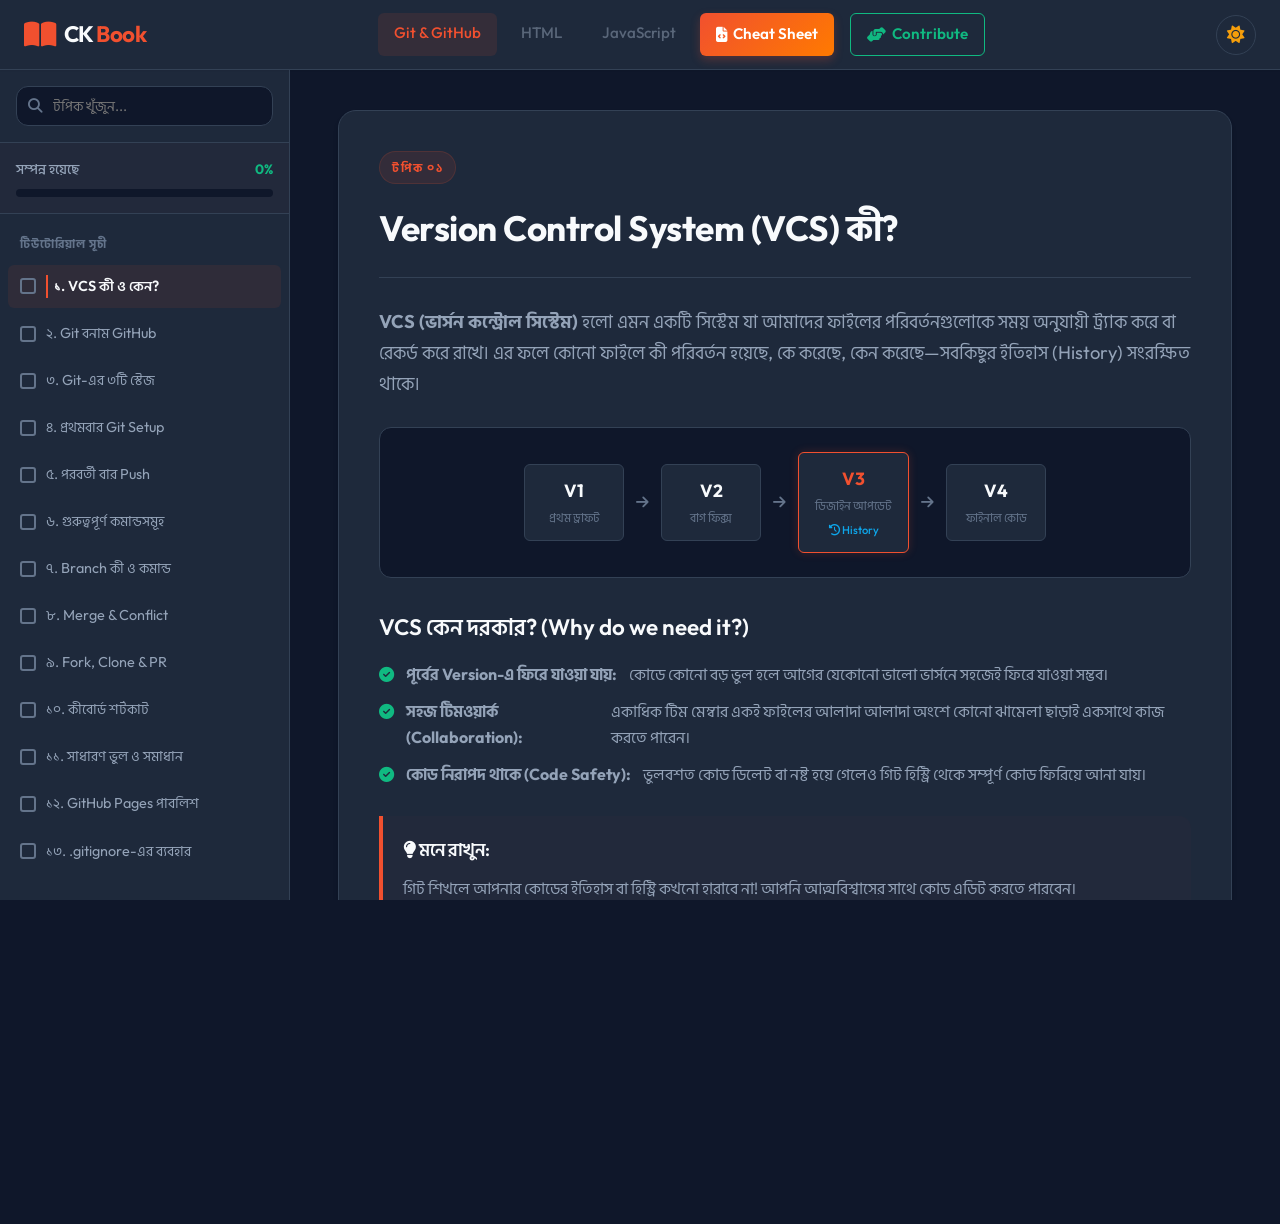
==== commit f1043ab4: "cheatsheet feture added" ====
--- a/index.html
+++ b/index.html
@@ -3,7 +3,7 @@
 <head>
     <meta charset="UTF-8">
     <meta name="viewport" content="width=device-width, initial-scale=1.0">
-    <title>Git & GitHub - শিখুন সহজে | GitLearn</title>
+    <title>Git & GitHub - শিখুন সহজে | CK Book</title>
     <!-- Google Fonts -->
     <link rel="preconnect" href="https://fonts.googleapis.com">
     <link rel="preconnect" href="https://fonts.gstatic.com" crossorigin>
@@ -22,15 +22,21 @@
                 <i class="fa-solid fa-bars"></i>
             </button>
             <div class="logo">
-                <i class="fa-brands fa-git-alt logo-icon"></i>
-                <span class="logo-text">Git<span>Learn</span></span>
+                <i class="fa-solid fa-book-open logo-icon"></i>
+                <span class="logo-text">CK <span>Book</span></span>
             </div>
         </div>
 
         <nav class="header-nav">
-            <a href="#vcs" class="nav-link active">Git & GitHub</a>
+            <a href="index.html#vcs" class="nav-link active">Git & GitHub</a>
             <a href="#" class="nav-link disabled" onclick="alert('HTML & CSS modules are coming soon!')">HTML</a>
             <a href="#" class="nav-link disabled" onclick="alert('JavaScript modules are coming soon!')">JavaScript</a>
+            <a href="cheatsheet.html" class="nav-link nav-btn-cheatsheet">
+                <i class="fa-solid fa-file-code"></i> Cheat Sheet
+            </a>
+            <a href="contribute.html" class="nav-link nav-btn-contribute">
+                <i class="fa-solid fa-handshake-angle"></i> Contribute
+            </a>
         </nav>
 
         <div class="header-right">
@@ -747,7 +753,7 @@
                         <div class="conflict-marker footer-marker">&gt;&gt;&gt;&gt;&gt;&gt;&gt; feature-api (Incoming Change)</div>
                     </div>
 
-                    <h3>কনফ্লিক্ট সমাধানের উপায়:</h3>
+                    <h3>কনফ্লিক্ট সমাধানের উপায়: </h3>
                     <ol class="styled-list-ol">
                         <li>VS Code বা এডিটরে ফাইলটি ওপেন করলে উপরের ছবির মতো অপশন দেখতে পাবেন।</li>
                         <li>সেখানে ৩টি অপশন থাকে:
@@ -882,7 +888,7 @@
             <section id="sec-beginner-errors" class="content-section">
                 <div class="content-card">
                     <div class="section-badge">টপিক ১১</div>
-                    <h1>সাধারণ কিছু ভুল ও সমাধান (Common Errors)</h1>
+                    <h1>সাধারণ কিছু ভুল ও সমাধান (Common Errors Handeling)</h1>
                     <div class="divider"></div>
 
                     <p class="intro-text">
@@ -1056,7 +1062,7 @@
 
     <!-- Footer Section -->
     <footer class="main-footer">
-        <p>&copy; 2026 GitLearn. Made with <i class="fa-solid fa-heart" style="color: #ff4757;"></i> for learners. <button class="reset-progress-btn" onclick="resetAllProgress()">অগ্রগতি রিসেট করুন</button></p>
+        <p>&copy; 2026 CK Book. Made with <i class="fa-solid fa-heart" style="color: #ff4757;"></i> for learners. <button class="reset-progress-btn" onclick="resetAllProgress()">অগ্রগতি রিসেট করুন</button></p>
     </footer>
 
     <!-- Custom JavaScript -->
--- a/style.css
+++ b/style.css
@@ -1,5 +1,5 @@
 /* ----------------------------------------------------
-   GitLearn Main Stylesheet
+   CK Book Main Stylesheet
    Design: Modern Slate Dark & Light Themes
    Target: HTML5, CSS Grid, Flexbox, Custom Transitions
    ---------------------------------------------------- */
@@ -1384,15 +1384,43 @@
 
 /* Responsive Rules (Max Width: 992px) */
 @media (max-width: 992px) {
+    .main-header {
+        height: auto;
+        flex-direction: column;
+        align-items: stretch;
+        padding: 12px 16px;
+        gap: 12px;
+    }
+
     .menu-toggle {
         display: block;
     }
+
+    .header-right {
+        position: absolute;
+        right: 16px;
+        top: 10px;
+    }
     
     .header-nav {
-        display: none; /* Hide header tabs on mobile, or compress */
+        display: flex; /* Fix invisibility: make it scrollable row on mobile */
+        gap: 8px;
+        overflow-x: auto;
+        padding-bottom: 6px;
+        scrollbar-width: none;
+        -webkit-overflow-scrolling: touch;
     }
 
+    .header-nav::-webkit-scrollbar {
+        display: none;
+    }
+
+    .app-container {
+        padding-top: 115px; /* Adjust spacing for taller header */
+    }
+
     .sidebar {
+        top: 115px;
         transform: translateX(-100%);
         transition: transform 0.3s cubic-bezier(0.4, 0, 0.2, 1);
         box-shadow: var(--shadow-lg);
@@ -1400,6 +1428,10 @@
     
     .sidebar.open {
         transform: translateX(0);
+    }
+    
+    .sidebar-overlay {
+        top: 115px;
     }
     
     .sidebar-overlay.open {
@@ -1428,3 +1460,319 @@
         transform: rotate(90deg);
     }
 }
+
+/* ====================================================
+   Cheat Sheet Gallery & Lightbox Styles
+   ==================================================== */
+
+/* Custom Cheat Sheet Nav Button */
+.nav-link.nav-btn-cheatsheet {
+    background: linear-gradient(135deg, var(--accent-color), #ff7a00);
+    color: #ffffff !important;
+    font-weight: 600;
+    border: none;
+    box-shadow: 0 4px 10px rgb(241 80 47 / 0.25);
+    transition: transform 0.2s ease, box-shadow 0.2s ease, filter 0.2s ease;
+    display: inline-flex;
+    align-items: center;
+    gap: 6px;
+}
+
+.nav-link.nav-btn-cheatsheet:hover {
+    transform: translateY(-1px);
+    box-shadow: 0 6px 14px rgb(241 80 47 / 0.35);
+    filter: brightness(1.1);
+}
+
+.nav-link.nav-btn-cheatsheet:active {
+    transform: translateY(1px);
+}
+
+.nav-link.nav-btn-cheatsheet.active {
+    background: linear-gradient(135deg, #ff7a00, var(--accent-color));
+    box-shadow: 0 0 0 2px var(--bg-surface), 0 0 0 4px var(--accent-color);
+}
+
+/* Gallery Layout */
+.cheatsheet-gallery {
+    display: grid;
+    grid-template-columns: repeat(3, 1fr);
+    gap: 24px;
+    margin-top: 24px;
+}
+
+.gallery-card {
+    background-color: var(--bg-surface);
+    border: 1px solid var(--border-color);
+    border-radius: var(--radius-md);
+    overflow: hidden;
+    display: flex;
+    flex-direction: column;
+    box-shadow: var(--shadow-sm);
+    transition: transform 0.3s cubic-bezier(0.4, 0, 0.2, 1), 
+                box-shadow 0.3s cubic-bezier(0.4, 0, 0.2, 1), 
+                border-color 0.3s ease;
+}
+
+.gallery-card:hover {
+    transform: translateY(-6px);
+    box-shadow: var(--shadow-lg);
+    border-color: var(--accent-color);
+}
+
+/* Aspect Ratio Image Wrapper */
+.gallery-image-container {
+    position: relative;
+    width: 100%;
+    padding-top: 70%; /* Aspect ratio container */
+    background-color: var(--bg-code);
+    cursor: pointer;
+    overflow: hidden;
+    border-bottom: 1px solid var(--border-color);
+}
+
+.gallery-image-container img {
+    position: absolute;
+    top: 0;
+    left: 0;
+    width: 100%;
+    height: 100%;
+    object-fit: cover;
+    transition: transform 0.5s cubic-bezier(0.4, 0, 0.2, 1);
+}
+
+.gallery-image-container:hover img {
+    transform: scale(1.06);
+}
+
+/* Hover Preview Overlay */
+.gallery-image-overlay {
+    position: absolute;
+    top: 0;
+    left: 0;
+    width: 100%;
+    height: 100%;
+    background-color: rgba(15, 23, 42, 0.6);
+    display: flex;
+    align-items: center;
+    justify-content: center;
+    opacity: 0;
+    transition: opacity 0.3s ease;
+    backdrop-filter: blur(2px);
+}
+
+.gallery-image-container:hover .gallery-image-overlay {
+    opacity: 1;
+}
+
+.preview-icon-wrapper {
+    background-color: var(--accent-color);
+    width: 48px;
+    height: 48px;
+    border-radius: 50%;
+    display: flex;
+    align-items: center;
+    justify-content: center;
+    color: #ffffff;
+    font-size: 1.2rem;
+    box-shadow: var(--shadow-md);
+    transform: scale(0.8);
+    transition: transform 0.3s cubic-bezier(0.34, 1.56, 0.64, 1);
+}
+
+.gallery-image-container:hover .preview-icon-wrapper {
+    transform: scale(1);
+}
+
+/* Card Body Info */
+.gallery-info {
+    padding: 16px;
+    display: flex;
+    flex-direction: column;
+    gap: 12px;
+    flex-grow: 1;
+}
+
+.gallery-title {
+    font-size: 1.05rem;
+    font-weight: 600;
+    color: var(--text-primary);
+    line-height: 1.4;
+    margin-bottom: 2px;
+}
+
+/* Author block */
+.gallery-author {
+    display: flex;
+    align-items: center;
+    font-size: 0.85rem;
+    color: var(--text-secondary);
+    gap: 6px;
+}
+
+.author-link {
+    color: var(--accent-color);
+    text-decoration: none;
+    font-weight: 500;
+    display: inline-flex;
+    align-items: center;
+    gap: 4px;
+    transition: color 0.2s ease;
+}
+
+.author-link:hover {
+    color: var(--accent-hover);
+    text-decoration: underline;
+}
+
+.author-link i {
+    color: #1877f2; /* Facebook official color */
+}
+
+/* Download button */
+.gallery-download-btn {
+    display: inline-flex;
+    align-items: center;
+    justify-content: center;
+    gap: 8px;
+    background-color: var(--bg-main);
+    border: 1px solid var(--border-color);
+    color: var(--text-primary);
+    padding: 10px 16px;
+    border-radius: var(--radius-sm);
+    text-decoration: none;
+    font-size: 0.9rem;
+    font-weight: 500;
+    transition: background-color 0.2s ease, border-color 0.2s ease, color 0.2s ease, transform 0.1s ease;
+    margin-top: 8px;
+    cursor: pointer;
+}
+
+.gallery-download-btn:hover {
+    background-color: var(--accent-color);
+    border-color: var(--accent-color);
+    color: #ffffff;
+}
+
+.gallery-download-btn:active {
+    transform: scale(0.98);
+}
+
+/* Lightbox Modal */
+.lightbox {
+    display: none;
+    position: fixed;
+    z-index: 200;
+    left: 0;
+    top: 0;
+    width: 100%;
+    height: 100%;
+    background-color: rgba(15, 23, 42, 0.95);
+    backdrop-filter: blur(12px);
+    align-items: center;
+    justify-content: center;
+    padding: 24px;
+}
+
+.lightbox.open {
+    display: flex;
+}
+
+.lightbox-close {
+    position: absolute;
+    top: 24px;
+    right: 24px;
+    background: rgba(255, 255, 255, 0.1);
+    border: none;
+    color: #ffffff;
+    font-size: 1.5rem;
+    width: 44px;
+    height: 44px;
+    border-radius: 50%;
+    display: flex;
+    align-items: center;
+    justify-content: center;
+    cursor: pointer;
+    transition: background-color 0.2s ease, transform 0.2s ease;
+}
+
+.lightbox-close:hover {
+    background-color: var(--accent-color);
+    transform: scale(1.05);
+}
+
+.lightbox-container {
+    max-width: 90%;
+    max-height: 85%;
+    display: flex;
+    flex-direction: column;
+    align-items: center;
+    gap: 16px;
+}
+
+.lightbox-img {
+    max-width: 100%;
+    max-height: 75vh;
+    object-fit: contain;
+    border-radius: var(--radius-md);
+    box-shadow: 0 20px 25px -5px rgb(0 0 0 / 0.3), 0 8px 10px -6px rgb(0 0 0 / 0.3);
+    border: 1px solid var(--border-color);
+    animation: zoomLightbox 0.3s cubic-bezier(0.34, 1.56, 0.64, 1);
+}
+
+@keyframes zoomLightbox {
+    from { transform: scale(0.92); opacity: 0; }
+    to { transform: scale(1); opacity: 1; }
+}
+
+.lightbox-caption {
+    color: #ffffff;
+    font-size: 1.1rem;
+    font-weight: 500;
+    text-align: center;
+    text-shadow: 0 2px 4px rgba(0,0,0,0.5);
+}
+
+/* Responsiveness adjustments for Gallery */
+@media (max-width: 992px) {
+    .cheatsheet-gallery {
+        grid-template-columns: repeat(2, 1fr);
+        gap: 20px;
+    }
+}
+
+@media (max-width: 576px) {
+    .cheatsheet-gallery {
+        grid-template-columns: 1fr;
+        gap: 16px;
+    }
+}
+
+/* Custom Contribute Nav Button */
+.nav-link.nav-btn-contribute {
+    border: 1px solid var(--primary-green);
+    color: var(--primary-green) !important;
+    font-weight: 600;
+    transition: all 0.2s ease;
+    display: inline-flex;
+    align-items: center;
+    gap: 6px;
+    margin-left: 8px;
+}
+
+.nav-link.nav-btn-contribute:hover {
+    background-color: var(--primary-green);
+    color: #ffffff !important;
+    box-shadow: 0 4px 10px rgb(16 185 129 / 0.2);
+    transform: translateY(-1px);
+}
+
+.nav-link.nav-btn-contribute:active {
+    transform: translateY(1px);
+}
+
+.nav-link.nav-btn-contribute.active {
+    background-color: var(--primary-green);
+    color: #ffffff !important;
+    box-shadow: 0 4px 10px rgb(16 185 129 / 0.2);
+}
